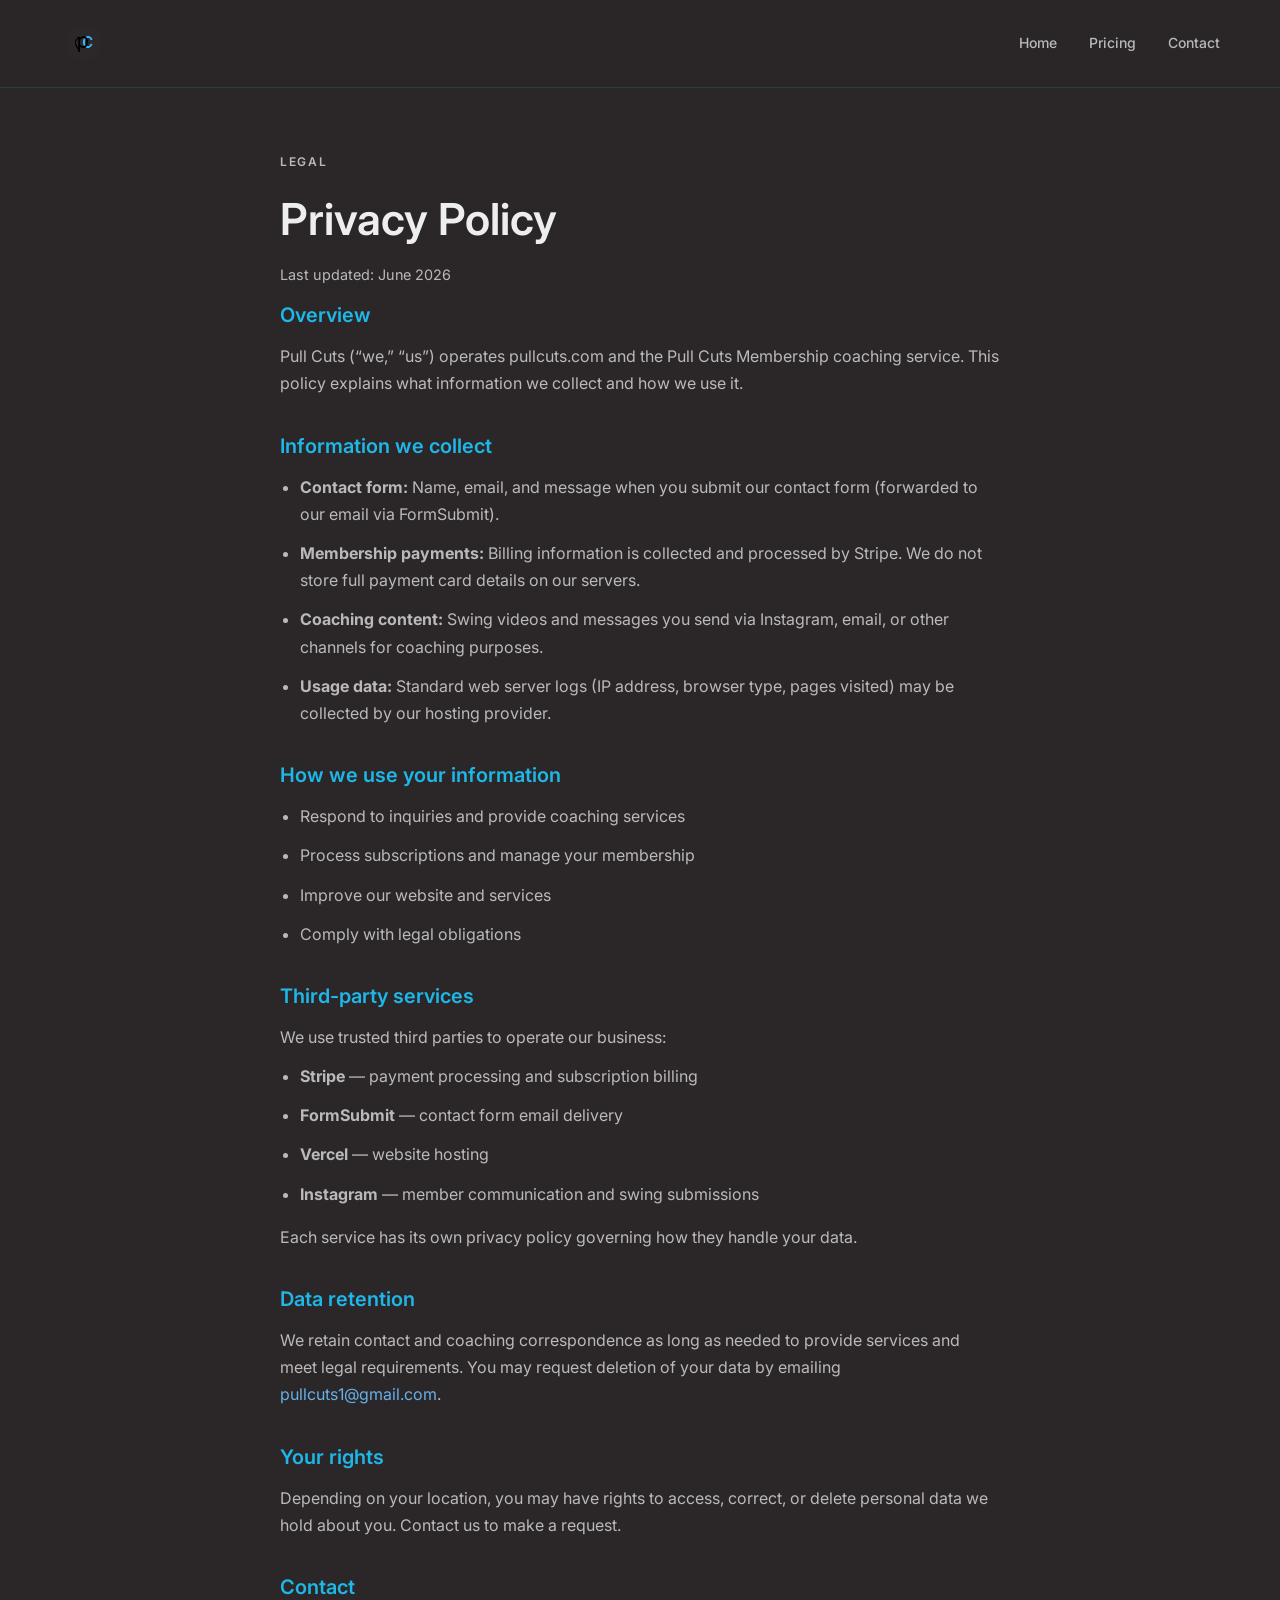
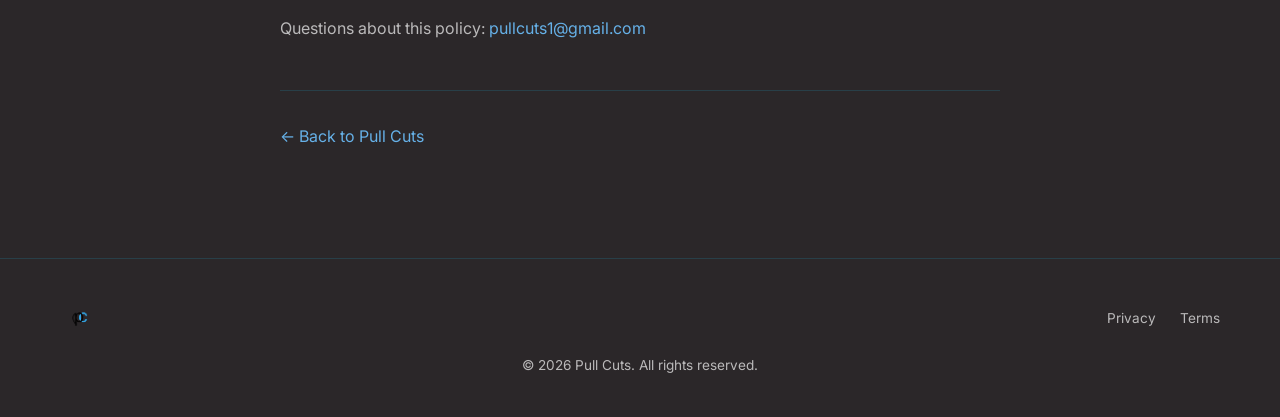
==== privacy.html @ 8ad73cc5 "Add FormSubmit contact form and Vercel config" ====
<!DOCTYPE html>
<html lang="en">
<head>
  <meta charset="UTF-8" />
  <meta name="viewport" content="width=device-width, initial-scale=1.0" />
  <meta name="description" content="Pull Cuts privacy policy — how we collect and use your information." />
  <title>Privacy Policy | Pull Cuts</title>
  <link rel="icon" href="assets/images/logo.png" type="image/png" />
  <link rel="preconnect" href="https://fonts.googleapis.com" />
  <link rel="preconnect" href="https://fonts.gstatic.com" crossorigin />
  <link href="https://fonts.googleapis.com/css2?family=Inter:wght@400;500;600;700&display=swap" rel="stylesheet" />
  <link rel="stylesheet" href="styles.css" />
</head>
<body>
  <header class="site-header">
    <div class="container header-inner">
      <a href="index.html" class="logo">
        <img src="assets/images/logo.png" alt="Pull Cuts" width="161" height="77" loading="lazy" decoding="async" />
      </a>
      <nav class="nav" aria-label="Main navigation">
        <a href="index.html">Home</a>
        <a href="index.html#pricing">Pricing</a>
        <a href="index.html#contact">Contact</a>
      </nav>
    </div>
  </header>

  <main class="legal-page">
    <div class="container legal-content">
      <p class="eyebrow">Legal</p>
      <h1>Privacy Policy</h1>
      <p class="legal-updated">Last updated: June 2026</p>

      <section>
        <h2>Overview</h2>
        <p>Pull Cuts (&ldquo;we,&rdquo; &ldquo;us&rdquo;) operates pullcuts.com and the Pull Cuts Membership coaching service. This policy explains what information we collect and how we use it.</p>
      </section>

      <section>
        <h2>Information we collect</h2>
        <ul>
          <li><strong>Contact form:</strong> Name, email, and message when you submit our contact form (forwarded to our email via FormSubmit).</li>
          <li><strong>Membership payments:</strong> Billing information is collected and processed by Stripe. We do not store full payment card details on our servers.</li>
          <li><strong>Coaching content:</strong> Swing videos and messages you send via Instagram, email, or other channels for coaching purposes.</li>
          <li><strong>Usage data:</strong> Standard web server logs (IP address, browser type, pages visited) may be collected by our hosting provider.</li>
        </ul>
      </section>

      <section>
        <h2>How we use your information</h2>
        <ul>
          <li>Respond to inquiries and provide coaching services</li>
          <li>Process subscriptions and manage your membership</li>
          <li>Improve our website and services</li>
          <li>Comply with legal obligations</li>
        </ul>
      </section>

      <section>
        <h2>Third-party services</h2>
        <p>We use trusted third parties to operate our business:</p>
        <ul>
          <li><strong>Stripe</strong> — payment processing and subscription billing</li>
          <li><strong>FormSubmit</strong> — contact form email delivery</li>
          <li><strong>Vercel</strong> — website hosting</li>
          <li><strong>Instagram</strong> — member communication and swing submissions</li>
        </ul>
        <p>Each service has its own privacy policy governing how they handle your data.</p>
      </section>

      <section>
        <h2>Data retention</h2>
        <p>We retain contact and coaching correspondence as long as needed to provide services and meet legal requirements. You may request deletion of your data by emailing <a href="mailto:pullcuts1@gmail.com">pullcuts1@gmail.com</a>.</p>
      </section>

      <section>
        <h2>Your rights</h2>
        <p>Depending on your location, you may have rights to access, correct, or delete personal data we hold about you. Contact us to make a request.</p>
      </section>

      <section>
        <h2>Contact</h2>
        <p>Questions about this policy: <a href="mailto:pullcuts1@gmail.com">pullcuts1@gmail.com</a></p>
      </section>

      <p class="legal-back"><a href="index.html">&larr; Back to Pull Cuts</a></p>
    </div>
  </main>

  <footer class="site-footer">
    <div class="container footer-inner">
      <a href="index.html" class="footer-brand">
        <img src="assets/images/logo.png" alt="Pull Cuts" width="120" height="57" loading="lazy" decoding="async" />
      </a>
      <nav class="footer-legal" aria-label="Legal">
        <a href="privacy.html">Privacy</a>
        <a href="terms.html">Terms</a>
      </nav>
      <p class="copyright">&copy; <span id="year"></span> Pull Cuts. All rights reserved.</p>
    </div>
  </footer>

  <script src="script.js"></script>
</body>
</html>
---- styles.css ----
:root {
  --bg-deep: #2b2729;
  --bg-card: #353033;
  --bg-elevated: #3d393c;
  --border: rgba(30, 183, 232, 0.16);
  --border-strong: rgba(30, 183, 232, 0.35);
  --cyan: #1eb7e8;
  --cyan-light: #66b1e8;
  --tan: #b89c82;
  --tan-light: #e6cbb3;
  --testimonial: #b1e3ac;
  --text: rgba(255, 255, 255, 0.92);
  --text-muted: rgba(255, 255, 255, 0.68);
  --white: #ffffff;
  --shadow: 0 24px 64px rgba(0, 0, 0, 0.35);
  --radius: 14px;
  --radius-lg: 22px;
  --font-display: "Inter", system-ui, sans-serif;
  --font-body: "Inter", system-ui, sans-serif;
  --max-width: 1160px;
  --header-height: 88px;
}

*,
*::before,
*::after {
  box-sizing: border-box;
  margin: 0;
  padding: 0;
}

html {
  scroll-behavior: smooth;
}

[id] {
  scroll-margin-top: calc(var(--header-height) + 1rem);
}

@media (prefers-reduced-motion: reduce) {
  html {
    scroll-behavior: auto;
  }

  *,
  *::before,
  *::after {
    animation-duration: 0.01ms !important;
    animation-iteration-count: 1 !important;
    transition-duration: 0.01ms !important;
  }

  .btn:hover {
    transform: none;
  }
}

body {
  font-family: var(--font-body);
  background: var(--bg-deep);
  color: var(--text);
  line-height: 1.6;
  -webkit-font-smoothing: antialiased;
}

img {
  max-width: 100%;
  display: block;
}

a {
  color: var(--cyan-light);
  text-decoration: none;
  transition: color 0.2s ease;
}

a:hover {
  color: var(--white);
}

.container {
  width: min(100% - 2.5rem, var(--max-width));
  margin-inline: auto;
}

.eyebrow {
  font-size: 0.75rem;
  font-weight: 600;
  letter-spacing: 0.14em;
  text-transform: uppercase;
  color: var(--cyan);
  margin-bottom: 0.75rem;
}

/* Buttons */

.btn {
  display: inline-flex;
  align-items: center;
  justify-content: center;
  gap: 0.5rem;
  padding: 0.9rem 1.75rem;
  border-radius: 999px;
  font-family: var(--font-body);
  font-size: 0.9rem;
  font-weight: 600;
  letter-spacing: 0.02em;
  border: 1px solid transparent;
  cursor: pointer;
  transition: transform 0.2s ease, background 0.2s ease, border-color 0.2s ease, box-shadow 0.2s ease;
}

.btn:hover {
  transform: translateY(-1px);
}

.btn-primary {
  background: linear-gradient(215deg, #65adf0 0%, var(--tan) 100%);
  color: #2b2729;
  box-shadow: 0 8px 28px rgba(101, 173, 240, 0.25);
}

.btn-primary:hover {
  color: #2b2729;
  box-shadow: 0 12px 36px rgba(101, 173, 240, 0.35);
}

.btn-ghost {
  background: transparent;
  color: var(--text);
  border-color: var(--border-strong);
}

.btn-ghost:hover {
  background: rgba(255, 255, 255, 0.04);
  color: var(--white);
}

.btn-sm {
  padding: 0.65rem 1.25rem;
  font-size: 0.85rem;
}

.btn-block {
  width: 100%;
}

/* Header */

.site-header {
  position: fixed;
  top: 0;
  left: 0;
  right: 0;
  z-index: 100;
  height: var(--header-height);
  background: rgba(43, 39, 41, 0.9);
  backdrop-filter: blur(16px);
  border-bottom: 1px solid var(--border);
}

.header-inner {
  display: flex;
  align-items: center;
  justify-content: space-between;
  height: 100%;
  gap: 1.5rem;
}

.logo {
  display: flex;
  align-items: center;
  flex-shrink: 0;
}

.logo img {
  height: 48px;
  width: auto;
  display: block;
}

.site-header .logo img {
  filter: drop-shadow(0 0 12px rgba(255, 255, 255, 0.15));
}

.nav {
  display: flex;
  gap: 2rem;
}

.nav a {
  color: var(--text-muted);
  font-size: 0.875rem;
  font-weight: 500;
}

.nav a:hover {
  color: var(--text);
}

.menu-toggle {
  display: none;
  flex-direction: column;
  gap: 6px;
  background: none;
  border: none;
  cursor: pointer;
  padding: 4px;
}

.menu-toggle span {
  display: block;
  width: 22px;
  height: 2px;
  background: var(--text);
  border-radius: 2px;
  transition: transform 0.2s ease, opacity 0.2s ease;
}

/* Hero */

.hero {
  position: relative;
  min-height: 100vh;
  display: flex;
  align-items: center;
  padding: calc(var(--header-height) + 4rem) 0 5rem;
  overflow: hidden;
}

.hero-bg {
  position: absolute;
  inset: 0;
  background:
    radial-gradient(ellipse 80% 60% at 70% 20%, rgba(30, 183, 232, 0.12) 0%, transparent 60%),
    radial-gradient(ellipse 50% 40% at 10% 80%, rgba(184, 156, 130, 0.1) 0%, transparent 50%),
    linear-gradient(180deg, rgba(43, 39, 41, 0.88) 0%, rgba(49, 45, 47, 0.82) 50%, rgba(43, 39, 41, 0.92) 100%),
    url("assets/images/hero-bg.jpg") center / cover no-repeat;
}

.hero-bg::after {
  content: "";
  position: absolute;
  inset: 0;
  background-image: url("data:image/svg+xml,%3Csvg viewBox='0 0 256 256' xmlns='http://www.w3.org/2000/svg'%3E%3Cfilter id='n'%3E%3CfeTurbulence type='fractalNoise' baseFrequency='0.85' numOctaves='4' stitchTiles='stitch'/%3E%3C/filter%3E%3Crect width='100%25' height='100%25' filter='url(%23n)' opacity='0.04'/%3E%3C/svg%3E");
  opacity: 0.5;
  pointer-events: none;
}

.hero-content {
  position: relative;
  max-width: 760px;
  margin-inline: auto;
  text-align: center;
}

.hero-logo {
  display: flex;
  justify-content: center;
  margin-bottom: 2rem;
}

.hero-logo img {
  height: clamp(64px, 12vw, 88px);
  width: auto;
}

.hero h1 {
  font-family: var(--font-display);
  font-size: clamp(2rem, 5vw, 3rem);
  font-weight: 700;
  line-height: 1.1;
  letter-spacing: 0.02em;
  color: var(--cyan);
  margin-bottom: 1.25rem;
}

.hero-subtitle {
  font-size: 0.9rem;
  font-weight: 600;
  letter-spacing: 0.12em;
  text-transform: uppercase;
  color: var(--text);
  margin-bottom: 2rem;
}

.hero-benefits {
  list-style: none;
  margin-bottom: 2.5rem;
  display: inline-block;
  text-align: left;
}

.hero-benefits li {
  position: relative;
  padding-left: 1rem;
  margin-bottom: 0.75rem;
  font-size: 0.82rem;
  font-weight: 500;
  letter-spacing: 0.08em;
  text-transform: uppercase;
  color: var(--text-muted);
}

.hero-benefits li::before {
  content: "-";
  position: absolute;
  left: 0;
  color: var(--text-muted);
}

.hero-actions {
  display: flex;
  flex-wrap: wrap;
  gap: 1rem;
  justify-content: center;
}

/* About */

.about {
  padding: 6rem 0;
  background: var(--bg-card);
  border-bottom: 1px solid var(--border);
}

.about-grid {
  display: grid;
  grid-template-columns: 1.2fr 1fr;
  gap: 3rem;
  align-items: center;
}

.about-content h2 {
  font-family: var(--font-display);
  font-size: clamp(1.75rem, 3.5vw, 2.5rem);
  font-weight: 600;
  margin-bottom: 1.25rem;
}

.about-desc {
  color: var(--text-muted);
  margin-bottom: 1rem;
  line-height: 1.7;
}

.about-media {
  min-height: 280px;
  border-radius: var(--radius-lg);
  border: 1px dashed var(--border-strong);
  background: var(--bg-elevated);
}

/* How it works */

.how-it-works {
  padding: 6rem 0;
}

.steps-grid {
  list-style: none;
  display: grid;
  grid-template-columns: repeat(3, 1fr);
  gap: 1.5rem;
}

.step-card {
  background: var(--bg-card);
  border: 1px solid var(--border);
  border-radius: var(--radius-lg);
  padding: 2rem;
}

.step-number {
  display: inline-flex;
  align-items: center;
  justify-content: center;
  width: 2.25rem;
  height: 2.25rem;
  border-radius: 50%;
  background: rgba(30, 183, 232, 0.15);
  color: var(--cyan);
  font-weight: 700;
  font-size: 0.9rem;
  margin-bottom: 1rem;
}

.step-card h3 {
  font-family: var(--font-display);
  font-size: 1.25rem;
  font-weight: 600;
  margin-bottom: 0.75rem;
}

.step-card p {
  color: var(--text-muted);
  font-size: 0.925rem;
  line-height: 1.6;
}

/* Section shared */

.section-header {
  text-align: center;
  margin-bottom: 3.5rem;
}

.section-header h2 {
  font-family: var(--font-display);
  font-size: clamp(2rem, 4vw, 2.75rem);
  font-weight: 600;
}

/* Testimonials */

.testimonials {
  padding: 6rem 0;
  background: var(--bg-card);
  border-block: 1px solid var(--border);
}

.testimonial-grid {
  display: grid;
  grid-template-columns: 1.4fr 1fr 1fr;
  gap: 1.5rem;
  align-items: start;
}

.testimonial-card {
  background: var(--bg-elevated);
  border: 1px solid var(--border);
  border-radius: var(--radius-lg);
  padding: 2rem;
  height: 100%;
}

.testimonial-card.featured {
  border-color: var(--border-strong);
  background: linear-gradient(160deg, rgba(30, 183, 232, 0.08) 0%, var(--bg-elevated) 50%);
}

.testimonial-card .quote {
  font-size: 0.82rem;
  line-height: 1.75;
  letter-spacing: 0.06em;
  text-transform: uppercase;
  color: rgba(177, 227, 172, 0.86);
  margin-bottom: 1.5rem;
}

.testimonial-card.featured .quote {
  font-size: 0.85rem;
}

.testimonial-card cite {
  font-style: normal;
  font-weight: 600;
  color: var(--text);
  display: block;
}

.testimonial-card .role {
  display: block;
  font-size: 0.8rem;
  color: var(--cyan-light);
  margin-top: 0.25rem;
  font-weight: 500;
}

/* Philosophy */

.philosophy {
  padding: 5rem 0;
}

.philosophy-inner {
  text-align: center;
  max-width: 800px;
}

.philosophy-quote {
  font-family: var(--font-display);
  font-size: clamp(1.5rem, 3.5vw, 2.25rem);
  font-weight: 700;
  line-height: 1.35;
  letter-spacing: 0.02em;
  color: var(--cyan);
}

/* Pricing */

.pricing {
  padding: 6rem 0;
  background: var(--bg-card);
  border-top: 1px solid var(--border);
}

.pricing-grid {
  display: grid;
  grid-template-columns: repeat(2, 1fr);
  gap: 2rem;
  align-items: start;
}

.pricing-card {
  position: relative;
  background: var(--bg-elevated);
  border: 1px solid var(--border);
  border-radius: var(--radius-lg);
  padding: 2.5rem;
  box-shadow: var(--shadow);
}

.pricing-card.featured {
  border-color: var(--border-strong);
  background: linear-gradient(180deg, rgba(30, 183, 232, 0.1) 0%, var(--bg-elevated) 40%);
}

.pricing-card .badge {
  position: absolute;
  top: -12px;
  left: 50%;
  transform: translateX(-50%);
  background: var(--cyan);
  color: var(--white);
  font-size: 0.7rem;
  font-weight: 600;
  letter-spacing: 0.08em;
  text-transform: uppercase;
  padding: 0.4rem 1rem;
  border-radius: 999px;
  white-space: nowrap;
}

.pricing-header {
  margin-bottom: 2rem;
  padding-bottom: 2rem;
  border-bottom: 1px solid var(--border);
}

.pricing-header h3 {
  font-family: var(--font-display);
  font-size: 1.75rem;
  font-weight: 600;
  margin-bottom: 1rem;
}

.price {
  display: flex;
  align-items: baseline;
  gap: 0.25rem;
}

.price .amount {
  font-family: var(--font-display);
  font-size: 3rem;
  font-weight: 700;
  color: var(--cyan);
  line-height: 1;
}

.price .period {
  font-size: 1rem;
  color: var(--text-muted);
}

.slots {
  margin-top: 0.75rem;
  font-size: 0.85rem;
  color: var(--tan-light);
  font-weight: 500;
}

.pricing-features {
  list-style: none;
  margin-bottom: 2rem;
}

.pricing-features li {
  position: relative;
  padding-left: 1.5rem;
  margin-bottom: 0.85rem;
  font-size: 0.925rem;
  color: var(--text-muted);
  line-height: 1.55;
}

.pricing-features li::before {
  content: "✓";
  position: absolute;
  left: 0;
  color: var(--cyan);
  font-weight: 700;
  font-size: 0.85rem;
}

/* FAQ */

.faq {
  padding: 6rem 0;
  background: var(--bg-card);
  border-top: 1px solid var(--border);
}

.faq-list {
  max-width: 760px;
  margin-inline: auto;
  display: flex;
  flex-direction: column;
  gap: 1rem;
}

.faq-item {
  background: var(--bg-elevated);
  border: 1px solid var(--border);
  border-radius: var(--radius);
  padding: 0 1.25rem;
}

.faq-item summary {
  cursor: pointer;
  font-weight: 600;
  padding: 1.25rem 0;
  list-style: none;
  display: flex;
  align-items: center;
  justify-content: space-between;
  gap: 1rem;
}

.faq-item summary::-webkit-details-marker {
  display: none;
}

.faq-item summary::after {
  content: "+";
  color: var(--cyan);
  font-size: 1.25rem;
  font-weight: 400;
  flex-shrink: 0;
}

.faq-item[open] summary::after {
  content: "−";
}

.faq-item p {
  color: var(--text-muted);
  padding-bottom: 1.25rem;
  line-height: 1.65;
  font-size: 0.925rem;
}

/* Contact */

.contact {
  padding: 6rem 0;
}

.contact-grid {
  display: grid;
  grid-template-columns: 1fr 1fr;
  gap: 4rem;
  align-items: start;
}

.contact-info h2 {
  font-family: var(--font-display);
  font-size: clamp(2rem, 3.5vw, 2.5rem);
  font-weight: 600;
  margin-bottom: 1.25rem;
}

.contact-desc {
  color: var(--text-muted);
  margin-bottom: 2rem;
  line-height: 1.7;
}

.contact-desc a {
  color: var(--cyan-light);
  text-decoration: underline;
  text-underline-offset: 3px;
}

.manage-link {
  display: inline-flex;
  align-items: center;
  font-weight: 600;
  font-size: 0.9rem;
  color: var(--text);
  border-bottom: 1px solid var(--border-strong);
  padding-bottom: 2px;
}

.manage-link:hover {
  color: var(--cyan-light);
  border-color: var(--cyan);
}

.contact-form {
  background: var(--bg-card);
  border: 1px solid var(--border);
  border-radius: var(--radius-lg);
  padding: 2rem;
}

.form-group {
  margin-bottom: 1.25rem;
}

.form-group label {
  display: block;
  font-size: 0.8rem;
  font-weight: 600;
  letter-spacing: 0.04em;
  text-transform: uppercase;
  color: var(--text-muted);
  margin-bottom: 0.5rem;
}

.form-group input,
.form-group textarea {
  width: 100%;
  padding: 0.85rem 1rem;
  background: var(--bg-elevated);
  border: 1px solid var(--border);
  border-radius: var(--radius);
  color: var(--text);
  font-family: var(--font-body);
  font-size: 0.95rem;
  transition: border-color 0.2s ease, box-shadow 0.2s ease;
}

.form-group input:focus,
.form-group textarea:focus {
  outline: none;
  border-color: var(--cyan);
  box-shadow: 0 0 0 3px rgba(30, 183, 232, 0.15);
}

.form-group textarea {
  resize: vertical;
  min-height: 120px;
}

.form-status {
  margin-top: 1rem;
  font-size: 0.875rem;
  text-align: center;
  min-height: 1.25rem;
}

.form-status.success {
  color: #6ecf9a;
}

.form-status.error {
  color: #e88b8b;
}

.form-honeypot {
  position: absolute;
  left: -9999px;
  width: 1px;
  height: 1px;
  overflow: hidden;
}

/* Legal pages */

.legal-page {
  padding: calc(var(--header-height) + 4rem) 0 6rem;
}

.legal-content {
  max-width: 720px;
}

.legal-content h1 {
  font-family: var(--font-display);
  font-size: clamp(2rem, 4vw, 2.75rem);
  font-weight: 600;
  margin-bottom: 0.5rem;
}

.legal-updated {
  color: var(--text-muted);
  font-size: 0.9rem;
  margin-bottom: 2.5rem;
}

.legal-content section {
  margin-bottom: 2rem;
}

.legal-content h2 {
  font-size: 1.25rem;
  font-weight: 600;
  margin-bottom: 0.75rem;
  color: var(--cyan);
}

.legal-content p,
.legal-content li {
  color: var(--text-muted);
  line-height: 1.7;
  margin-bottom: 0.75rem;
}

.legal-content ul {
  padding-left: 1.25rem;
  margin-bottom: 1rem;
}

.legal-back {
  margin-top: 3rem;
  padding-top: 2rem;
  border-top: 1px solid var(--border);
}

/* Footer */

.site-footer {
  padding: 2.5rem 0;
  border-top: 1px solid var(--border);
  background: var(--bg-deep);
}

.footer-inner {
  display: grid;
  grid-template-columns: auto 1fr auto;
  grid-template-areas:
    "brand social legal"
    "copyright copyright copyright";
  align-items: center;
  gap: 1rem 2rem;
}

.footer-brand {
  grid-area: brand;
  display: flex;
  align-items: center;
}

.footer-brand img {
  height: 40px;
  width: auto;
  opacity: 0.9;
}

.footer-social {
  grid-area: social;
  list-style: none;
  display: flex;
  justify-content: center;
  gap: 0.75rem;
}

.footer-social a {
  display: inline-flex;
  align-items: center;
  justify-content: center;
  width: 2.5rem;
  height: 2.5rem;
  border-radius: 50%;
  border: 1px solid var(--border);
  color: var(--text-muted);
  transition: border-color 0.2s ease, color 0.2s ease;
}

.footer-social a:hover {
  border-color: var(--cyan);
  color: var(--white);
}

.footer-legal {
  grid-area: legal;
  display: flex;
  justify-content: flex-end;
  gap: 1.5rem;
}

.footer-legal a {
  font-size: 0.85rem;
  color: var(--text-muted);
}

.copyright {
  grid-area: copyright;
  text-align: center;
  font-size: 0.85rem;
  color: var(--text-muted);
}

/* Mobile nav */

@media (max-width: 900px) {
  .about-grid,
  .steps-grid {
    grid-template-columns: 1fr;
  }

  .about-media {
    min-height: 200px;
  }

  .testimonial-grid {
    grid-template-columns: 1fr;
  }

  .pricing-grid,
  .contact-grid {
    grid-template-columns: 1fr;
    gap: 2.5rem;
  }

  .contact-grid {
    gap: 2.5rem;
  }
}

@media (max-width: 768px) {
  .nav {
    display: none;
    position: absolute;
    top: var(--header-height);
    left: 0;
    right: 0;
    flex-direction: column;
    gap: 0;
    background: rgba(43, 39, 41, 0.97);
    border-bottom: 1px solid var(--border);
    padding: 1rem 0;
  }

  .nav.open {
    display: flex;
  }

  .nav a {
    padding: 0.85rem 1.25rem;
    border-bottom: 1px solid var(--border);
  }

  .header-cta {
    display: none;
  }

  .menu-toggle {
    display: flex;
  }

  .menu-toggle[aria-expanded="true"] span:first-child {
    transform: translateY(4px) rotate(45deg);
  }

  .menu-toggle[aria-expanded="true"] span:last-child {
    transform: translateY(-4px) rotate(-45deg);
  }

  .footer-inner {
    grid-template-columns: 1fr;
    grid-template-areas:
      "brand"
      "social"
      "legal"
      "copyright";
    text-align: center;
  }

  .footer-brand,
  .footer-social,
  .footer-legal {
    justify-content: center;
  }
}
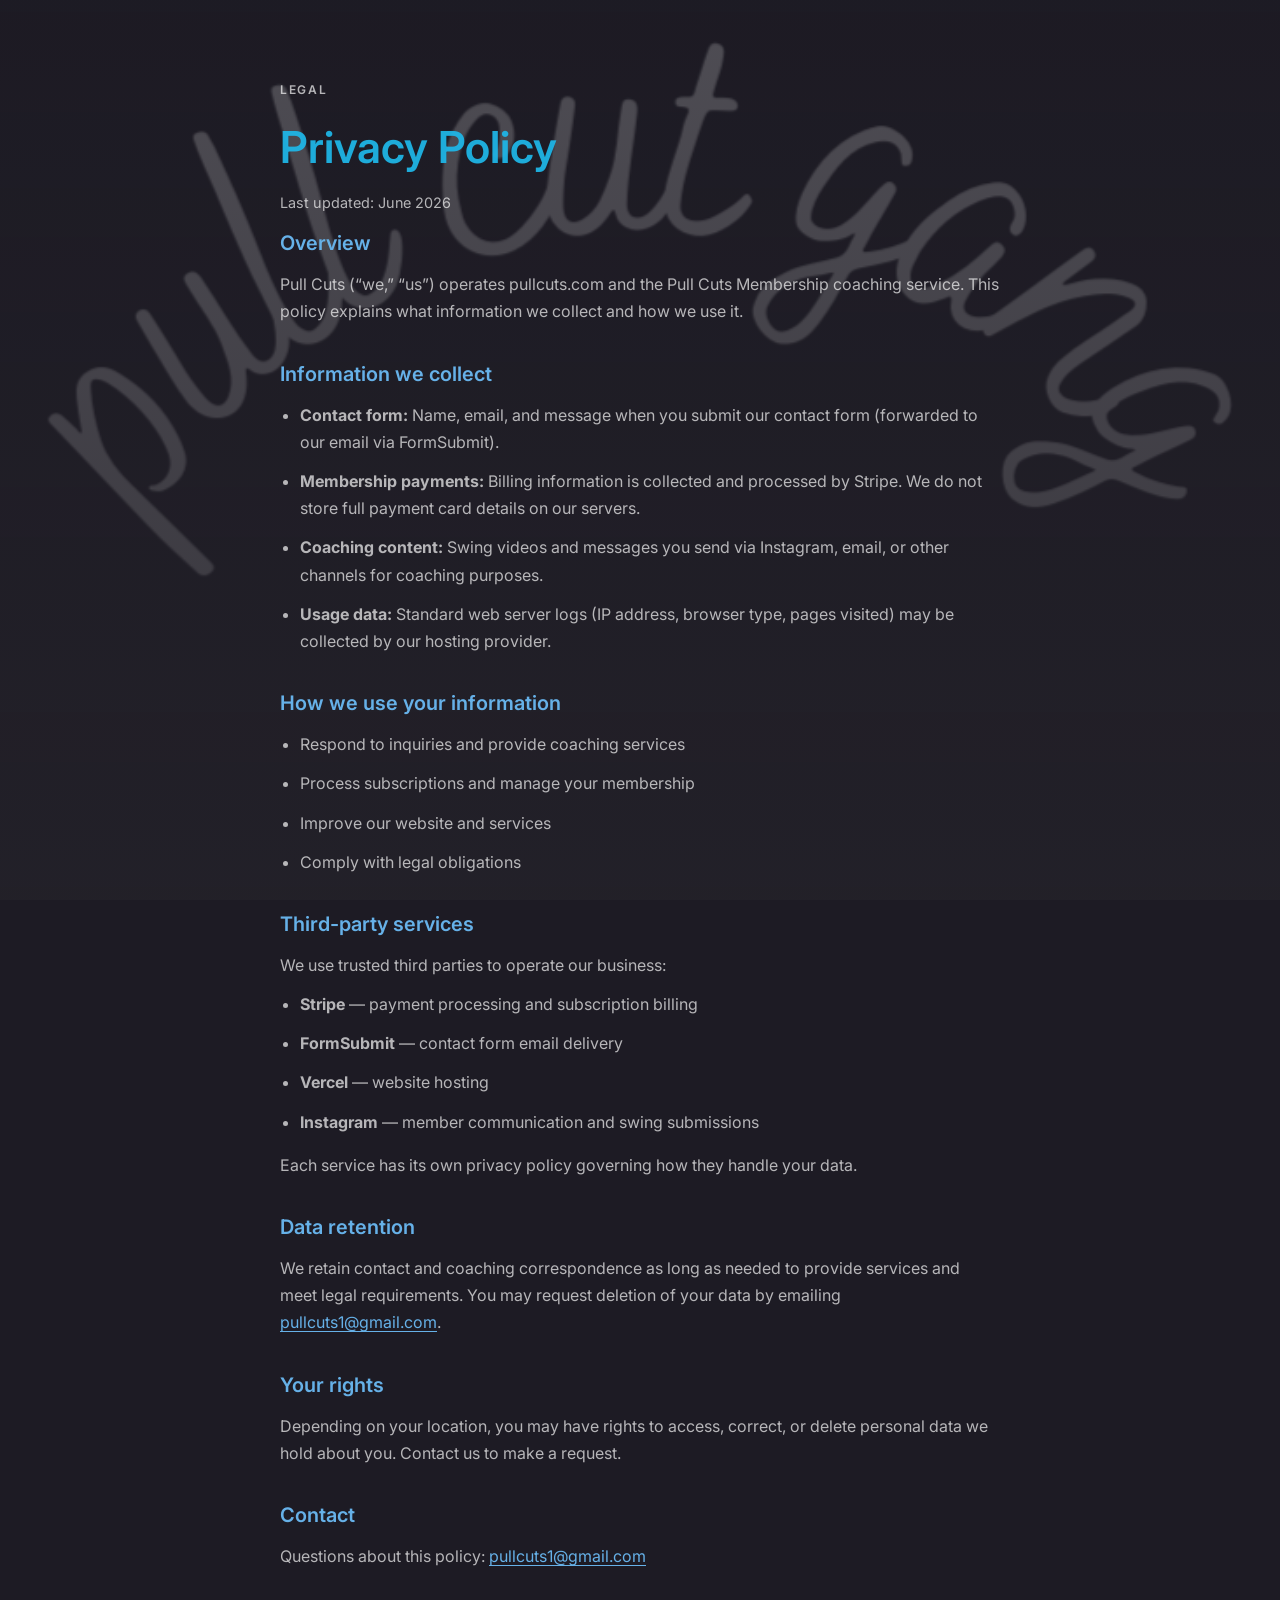
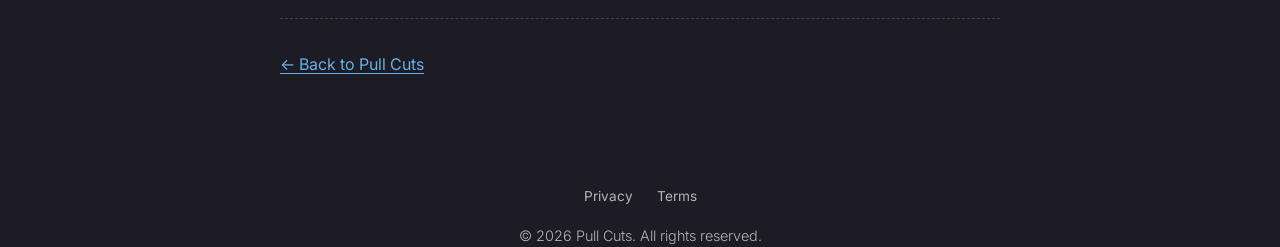
==== commit 82475fb2: "Restore Carrd-style visual design with full golf background and centered layout Co-authored-by: Curs" ====
--- a/privacy.html
+++ b/privacy.html
@@ -12,19 +12,7 @@
   <link rel="stylesheet" href="styles.css" />
 </head>
 <body>
-  <header class="site-header">
-    <div class="container header-inner">
-      <a href="index.html" class="logo">
-        <img src="assets/images/logo.png" alt="Pull Cuts" width="161" height="77" loading="lazy" decoding="async" />
-      </a>
-      <nav class="nav" aria-label="Main navigation">
-        <a href="index.html">Home</a>
-        <a href="index.html#pricing">Pricing</a>
-        <a href="index.html#contact">Contact</a>
-      </nav>
-    </div>
-  </header>
-
+  <div class="page-bg" aria-hidden="true"></div>
   <main class="legal-page">
     <div class="container legal-content">
       <p class="eyebrow">Legal</p>
@@ -87,17 +75,12 @@
     </div>
   </main>
 
-  <footer class="site-footer">
-    <div class="container footer-inner">
-      <a href="index.html" class="footer-brand">
-        <img src="assets/images/logo.png" alt="Pull Cuts" width="120" height="57" loading="lazy" decoding="async" />
-      </a>
-      <nav class="footer-legal" aria-label="Legal">
-        <a href="privacy.html">Privacy</a>
-        <a href="terms.html">Terms</a>
-      </nav>
-      <p class="copyright">&copy; <span id="year"></span> Pull Cuts. All rights reserved.</p>
-    </div>
+  <footer class="page-footer">
+    <nav class="footer-legal" aria-label="Legal">
+      <a href="privacy.html">Privacy</a>
+      <a href="terms.html">Terms</a>
+    </nav>
+    <p class="copyright">&copy; <span id="year"></span> Pull Cuts. All rights reserved.</p>
   </footer>
 
   <script src="script.js"></script>
--- a/styles.css
+++ b/styles.css
@@ -1,24 +1,19 @@
 :root {
-  --bg-deep: #2b2729;
-  --bg-card: #353033;
-  --bg-elevated: #3d393c;
-  --border: rgba(30, 183, 232, 0.16);
-  --border-strong: rgba(30, 183, 232, 0.35);
   --cyan: #1eb7e8;
-  --cyan-light: #66b1e8;
+  --cyan-bright: rgba(30, 183, 232, 0.93);
+  --sky: #66b1e8;
   --tan: #b89c82;
   --tan-light: #e6cbb3;
-  --testimonial: #b1e3ac;
+  --gold: rgba(240, 218, 141, 0.77);
+  --testimonial: rgba(177, 227, 172, 0.86);
   --text: rgba(255, 255, 255, 0.92);
+  --text-soft: rgba(255, 255, 255, 0.77);
   --text-muted: rgba(255, 255, 255, 0.68);
-  --white: #ffffff;
-  --shadow: 0 24px 64px rgba(0, 0, 0, 0.35);
-  --radius: 14px;
-  --radius-lg: 22px;
-  --font-display: "Inter", system-ui, sans-serif;
+  --charcoal: #2b2729;
+  --btn-text: #5c4c3e;
+  --max-width: 40rem;
   --font-body: "Inter", system-ui, sans-serif;
-  --max-width: 1160px;
-  --header-height: 88px;
+  --font-display: "Instrument Sans", "Inter", system-ui, sans-serif;
 }
 
 *,
@@ -34,7 +29,7 @@
 }
 
 [id] {
-  scroll-margin-top: calc(var(--header-height) + 1rem);
+  scroll-margin-top: 2rem;
 }
 
 @media (prefers-reduced-motion: reduce) {
@@ -45,8 +40,6 @@
   *,
   *::before,
   *::after {
-    animation-duration: 0.01ms !important;
-    animation-iteration-count: 1 !important;
     transition-duration: 0.01ms !important;
   }
 
@@ -57,10 +50,12 @@
 
 body {
   font-family: var(--font-body);
-  background: var(--bg-deep);
   color: var(--text);
   line-height: 1.6;
+  min-height: 100vh;
+  overflow-x: hidden;
   -webkit-font-smoothing: antialiased;
+  background: #1d1b24;
 }
 
 img {
@@ -69,18 +64,456 @@
 }
 
 a {
-  color: var(--cyan-light);
+  color: var(--sky);
+  text-decoration: underline;
+  text-underline-offset: 3px;
+  transition: color 0.2s ease;
+}
+
+a:hover {
+  color: #fff;
+}
+
+.page-bg {
+  position: fixed;
+  inset: 0;
+  z-index: 0;
+  background:
+    linear-gradient(360deg, rgba(35, 33, 41, 0.92) 0%, rgba(29, 27, 36, 0.78) 100%),
+    url("assets/images/bg.png") center / cover no-repeat;
+  pointer-events: none;
+}
+
+.site-main {
+  position: relative;
+  z-index: 1;
+  display: flex;
+  justify-content: center;
+  padding: 3.5rem 1.5rem 5rem;
+}
+
+.inner {
+  width: min(100%, var(--max-width));
+}
+
+.block {
+  margin-top: 2.25rem;
+}
+
+.block:first-of-type {
+  margin-top: 0;
+}
+
+.page-header {
+  display: flex;
+  flex-direction: column;
+  align-items: center;
+  gap: 2.25rem;
+  margin-bottom: 2.25rem;
+}
+
+.logo img {
+  height: clamp(4.5rem, 14vw, 5.5rem);
+  width: auto;
+  margin-inline: auto;
+}
+
+.divider {
+  border: 0;
+  border-top: 1px dashed rgba(255, 255, 255, 0.17);
+  margin: 2.5rem 0;
+}
+
+/* Typography */
+
+.display-title {
+  font-family: var(--font-body);
+  font-size: clamp(2.25rem, 7vw, 3rem);
+  font-weight: 600;
+  line-height: 1.15;
+  letter-spacing: -0.02em;
+  text-align: center;
+  color: var(--cyan-bright);
+  margin-bottom: 2rem;
+}
+
+.lead-upper,
+.benefits-list li {
+  font-family: var(--font-display);
+  font-size: clamp(1rem, 2.8vw, 1.375rem);
+  font-weight: 700;
+  line-height: 1.35;
+  letter-spacing: 0.14em;
+  text-transform: uppercase;
+  color: rgba(255, 255, 255, 0.86);
+}
+
+.lead-upper {
+  text-align: center;
+  margin-bottom: 1.5rem;
+}
+
+.benefits-list {
+  list-style: none;
+  margin-bottom: 2.75rem;
+}
+
+.benefits-list li {
+  margin-bottom: 0.5rem;
+}
+
+.benefits-list li::before {
+  content: "- ";
+}
+
+.philosophy-title,
+.section-title {
+  font-family: var(--font-body);
+  font-size: clamp(1.65rem, 4.5vw, 2.125rem);
+  font-weight: 400;
+  line-height: 1.35;
+  text-align: center;
+  color: var(--sky);
+}
+
+.section-title {
+  margin-bottom: 1.25rem;
+}
+
+.body-text {
+  font-size: 1.125rem;
+  line-height: 1.75;
+  font-weight: 500;
+  color: var(--text-soft);
+  margin-bottom: 2rem;
+}
+
+/* Testimonials */
+
+.testimonial-stack {
+  display: flex;
+  flex-direction: column;
+  gap: 2rem;
+}
+
+.testimonial-text {
+  font-family: var(--font-display);
+  font-size: clamp(0.95rem, 2.5vw, 1.125rem);
+  font-weight: 700;
+  line-height: 1.35;
+  letter-spacing: 0.12em;
+  text-transform: uppercase;
+  color: var(--testimonial);
+}
+
+/* Pricing */
+
+.tier {
+  text-align: left;
+  margin-bottom: 2.75rem;
+}
+
+.tier-label {
+  font-family: var(--font-display);
+  font-size: 1.125rem;
+  font-weight: 700;
+  letter-spacing: 0.12em;
+  text-transform: uppercase;
+  color: var(--gold);
+  margin-bottom: 0.75rem;
+}
+
+.tier-copy {
+  font-size: 1.125rem;
+  line-height: 1.75;
+  font-weight: 500;
+  color: var(--text-soft);
+  margin-bottom: 2rem;
+}
+
+.tier-copy-gold {
+  color: var(--gold);
+  font-weight: 700;
+}
+
+.tier-price {
+  font-size: 1.25rem;
+}
+
+/* Buttons */
+
+.cta-row {
+  display: flex;
+  justify-content: center;
+}
+
+.btn {
+  display: inline-flex;
+  align-items: center;
+  justify-content: center;
+  gap: 0.5rem;
+  border-radius: 1.75rem;
+  font-family: var(--font-body);
+  font-weight: 900;
+  letter-spacing: 0.05em;
+  text-transform: uppercase;
   text-decoration: none;
-  transition: color 0.2s ease;
-}
-
-a:hover {
-  color: var(--white);
-}
-
-.container {
-  width: min(100% - 2.5rem, var(--max-width));
+  border: 2px solid transparent;
+  cursor: pointer;
+  transition: transform 0.25s ease, background 0.25s ease, border-color 0.25s ease;
+}
+
+.btn:hover {
+  transform: scale(0.975);
+  color: var(--btn-text);
+}
+
+.btn-primary {
+  background: linear-gradient(215deg, var(--tan-light) 0%, #65adf0 100%);
+  color: var(--btn-text);
+  box-shadow: 0 12px 40px rgba(101, 173, 240, 0.22);
+}
+
+.btn-lg {
+  min-width: 14rem;
+  min-height: 4.25rem;
+  padding: 0 2rem;
+  font-size: 1rem;
+}
+
+.btn-block {
+  width: 100%;
+}
+
+.btn-outline {
+  background: transparent;
+  color: #fff;
+  border-color: rgba(255, 255, 255, 0.17);
+  font-weight: 400;
+  letter-spacing: 0.12em;
+  font-size: 0.875rem;
+  min-height: 3rem;
+  padding: 0 1.5rem;
+  border-radius: 999px;
+}
+
+.btn-outline:hover {
+  border-color: #fff;
+  color: #fff;
+}
+
+.btn-shop {
+  align-self: center;
+}
+
+.btn-manage {
+  margin-top: 2rem;
+}
+
+/* FAQ */
+
+.faq-block {
+  opacity: 0.9;
+}
+
+.faq-item {
+  border-top: 1px dashed rgba(255, 255, 255, 0.12);
+  padding: 1rem 0;
+}
+
+.faq-item summary {
+  cursor: pointer;
+  font-weight: 600;
+  color: var(--text-soft);
+  list-style: none;
+}
+
+.faq-item summary::-webkit-details-marker {
+  display: none;
+}
+
+.faq-item p {
+  margin-top: 0.75rem;
+  color: var(--text-muted);
+  font-size: 0.95rem;
+  line-height: 1.6;
+}
+
+/* Form */
+
+.contact-form {
+  margin-top: 1rem;
+}
+
+.form-group {
+  margin-bottom: 1.25rem;
+}
+
+.form-group label {
+  display: block;
+  font-size: 0.875rem;
+  font-weight: 400;
+  letter-spacing: 0.12em;
+  text-transform: uppercase;
+  color: #fff;
+  margin-bottom: 0.5rem;
+}
+
+.form-group input,
+.form-group textarea {
+  width: 100%;
+  padding: 0.9rem 1.1rem;
+  background: transparent;
+  border: 2px solid rgba(255, 255, 255, 0.17);
+  border-radius: 1.5rem;
+  color: var(--text-soft);
+  font-family: var(--font-body);
+  font-size: 1rem;
+  font-weight: 300;
+  transition: border-color 0.2s ease, box-shadow 0.2s ease;
+}
+
+.form-group input:focus,
+.form-group textarea:focus {
+  outline: none;
+  border-color: #fff;
+  box-shadow: 0 0 0 1px #fff;
+}
+
+.form-group textarea {
+  resize: vertical;
+  min-height: 10rem;
+  line-height: 1.75;
+}
+
+.form-status {
+  margin-top: 1rem;
+  font-size: 0.875rem;
+  text-align: center;
+  min-height: 1.25rem;
+}
+
+.form-status.success {
+  color: #6ecf9a;
+}
+
+.form-status.error {
+  color: #e88b8b;
+}
+
+.form-honeypot {
+  position: absolute;
+  left: -9999px;
+  width: 1px;
+  height: 1px;
+  overflow: hidden;
+}
+
+/* Social + footer */
+
+.social-row {
+  list-style: none;
+  display: flex;
+  justify-content: center;
+  gap: 1rem;
+  margin-top: 2.5rem;
+}
+
+.social-row a {
+  display: inline-flex;
+  align-items: center;
+  justify-content: center;
+  width: 2.5rem;
+  height: 2.5rem;
+  border: 2px solid rgba(255, 255, 255, 0.17);
+  border-radius: 50%;
+  color: #fff;
+  text-decoration: none;
+  transition: transform 0.25s ease, border-color 0.25s ease;
+}
+
+.social-row a:hover {
+  transform: scale(0.94);
+  border-color: #fff;
+  color: #fff;
+}
+
+.page-footer {
+  text-align: center;
+}
+
+.footer-legal {
+  display: flex;
+  justify-content: center;
+  gap: 1.5rem;
+  margin-bottom: 1rem;
+}
+
+.footer-legal a {
+  font-size: 0.85rem;
+  color: var(--text-muted);
+  text-decoration: none;
+}
+
+.copyright {
+  font-size: 0.9rem;
+  font-weight: 300;
+  color: var(--text-muted);
+}
+
+/* Legal pages */
+
+.legal-page {
+  position: relative;
+  z-index: 1;
+  padding: 5rem 1.5rem 6rem;
+}
+
+.legal-content {
+  max-width: 720px;
   margin-inline: auto;
+}
+
+.legal-content h1 {
+  font-size: clamp(2rem, 4vw, 2.75rem);
+  font-weight: 600;
+  margin-bottom: 0.5rem;
+  color: var(--cyan-bright);
+}
+
+.legal-updated {
+  color: var(--text-muted);
+  font-size: 0.9rem;
+  margin-bottom: 2.5rem;
+}
+
+.legal-content section {
+  margin-bottom: 2rem;
+}
+
+.legal-content h2 {
+  font-size: 1.25rem;
+  font-weight: 600;
+  margin-bottom: 0.75rem;
+  color: var(--sky);
+}
+
+.legal-content p,
+.legal-content li {
+  color: var(--text-muted);
+  line-height: 1.7;
+  margin-bottom: 0.75rem;
+}
+
+.legal-content ul {
+  padding-left: 1.25rem;
+  margin-bottom: 1rem;
+}
+
+.legal-back {
+  margin-top: 3rem;
+  padding-top: 2rem;
+  border-top: 1px dashed rgba(255, 255, 255, 0.17);
 }
 
 .eyebrow {
@@ -92,886 +525,13 @@
   margin-bottom: 0.75rem;
 }
 
-/* Buttons */
-
-.btn {
-  display: inline-flex;
-  align-items: center;
-  justify-content: center;
-  gap: 0.5rem;
-  padding: 0.9rem 1.75rem;
-  border-radius: 999px;
-  font-family: var(--font-body);
-  font-size: 0.9rem;
-  font-weight: 600;
-  letter-spacing: 0.02em;
-  border: 1px solid transparent;
-  cursor: pointer;
-  transition: transform 0.2s ease, background 0.2s ease, border-color 0.2s ease, box-shadow 0.2s ease;
-}
-
-.btn:hover {
-  transform: translateY(-1px);
-}
-
-.btn-primary {
-  background: linear-gradient(215deg, #65adf0 0%, var(--tan) 100%);
-  color: #2b2729;
-  box-shadow: 0 8px 28px rgba(101, 173, 240, 0.25);
-}
-
-.btn-primary:hover {
-  color: #2b2729;
-  box-shadow: 0 12px 36px rgba(101, 173, 240, 0.35);
-}
-
-.btn-ghost {
-  background: transparent;
-  color: var(--text);
-  border-color: var(--border-strong);
-}
-
-.btn-ghost:hover {
-  background: rgba(255, 255, 255, 0.04);
-  color: var(--white);
-}
-
-.btn-sm {
-  padding: 0.65rem 1.25rem;
-  font-size: 0.85rem;
-}
-
-.btn-block {
-  width: 100%;
-}
-
-/* Header */
-
-.site-header {
-  position: fixed;
-  top: 0;
-  left: 0;
-  right: 0;
-  z-index: 100;
-  height: var(--header-height);
-  background: rgba(43, 39, 41, 0.9);
-  backdrop-filter: blur(16px);
-  border-bottom: 1px solid var(--border);
-}
-
-.header-inner {
-  display: flex;
-  align-items: center;
-  justify-content: space-between;
-  height: 100%;
-  gap: 1.5rem;
-}
-
-.logo {
-  display: flex;
-  align-items: center;
-  flex-shrink: 0;
-}
-
-.logo img {
-  height: 48px;
-  width: auto;
-  display: block;
-}
-
-.site-header .logo img {
-  filter: drop-shadow(0 0 12px rgba(255, 255, 255, 0.15));
-}
-
-.nav {
-  display: flex;
-  gap: 2rem;
-}
-
-.nav a {
-  color: var(--text-muted);
-  font-size: 0.875rem;
-  font-weight: 500;
-}
-
-.nav a:hover {
-  color: var(--text);
-}
-
-.menu-toggle {
-  display: none;
-  flex-direction: column;
-  gap: 6px;
-  background: none;
-  border: none;
-  cursor: pointer;
-  padding: 4px;
-}
-
-.menu-toggle span {
-  display: block;
-  width: 22px;
-  height: 2px;
-  background: var(--text);
-  border-radius: 2px;
-  transition: transform 0.2s ease, opacity 0.2s ease;
-}
-
-/* Hero */
-
-.hero {
-  position: relative;
-  min-height: 100vh;
-  display: flex;
-  align-items: center;
-  padding: calc(var(--header-height) + 4rem) 0 5rem;
-  overflow: hidden;
-}
-
-.hero-bg {
-  position: absolute;
-  inset: 0;
-  background:
-    radial-gradient(ellipse 80% 60% at 70% 20%, rgba(30, 183, 232, 0.12) 0%, transparent 60%),
-    radial-gradient(ellipse 50% 40% at 10% 80%, rgba(184, 156, 130, 0.1) 0%, transparent 50%),
-    linear-gradient(180deg, rgba(43, 39, 41, 0.88) 0%, rgba(49, 45, 47, 0.82) 50%, rgba(43, 39, 41, 0.92) 100%),
-    url("assets/images/hero-bg.jpg") center / cover no-repeat;
-}
-
-.hero-bg::after {
-  content: "";
-  position: absolute;
-  inset: 0;
-  background-image: url("data:image/svg+xml,%3Csvg viewBox='0 0 256 256' xmlns='http://www.w3.org/2000/svg'%3E%3Cfilter id='n'%3E%3CfeTurbulence type='fractalNoise' baseFrequency='0.85' numOctaves='4' stitchTiles='stitch'/%3E%3C/filter%3E%3Crect width='100%25' height='100%25' filter='url(%23n)' opacity='0.04'/%3E%3C/svg%3E");
-  opacity: 0.5;
-  pointer-events: none;
-}
-
-.hero-content {
-  position: relative;
-  max-width: 760px;
-  margin-inline: auto;
-  text-align: center;
-}
-
-.hero-logo {
-  display: flex;
-  justify-content: center;
-  margin-bottom: 2rem;
-}
-
-.hero-logo img {
-  height: clamp(64px, 12vw, 88px);
-  width: auto;
-}
-
-.hero h1 {
-  font-family: var(--font-display);
-  font-size: clamp(2rem, 5vw, 3rem);
-  font-weight: 700;
-  line-height: 1.1;
-  letter-spacing: 0.02em;
-  color: var(--cyan);
-  margin-bottom: 1.25rem;
-}
-
-.hero-subtitle {
-  font-size: 0.9rem;
-  font-weight: 600;
-  letter-spacing: 0.12em;
-  text-transform: uppercase;
-  color: var(--text);
-  margin-bottom: 2rem;
-}
-
-.hero-benefits {
-  list-style: none;
-  margin-bottom: 2.5rem;
-  display: inline-block;
-  text-align: left;
-}
-
-.hero-benefits li {
-  position: relative;
-  padding-left: 1rem;
-  margin-bottom: 0.75rem;
-  font-size: 0.82rem;
-  font-weight: 500;
-  letter-spacing: 0.08em;
-  text-transform: uppercase;
-  color: var(--text-muted);
-}
-
-.hero-benefits li::before {
-  content: "-";
-  position: absolute;
-  left: 0;
-  color: var(--text-muted);
-}
-
-.hero-actions {
-  display: flex;
-  flex-wrap: wrap;
-  gap: 1rem;
-  justify-content: center;
-}
-
-/* About */
-
-.about {
-  padding: 6rem 0;
-  background: var(--bg-card);
-  border-bottom: 1px solid var(--border);
-}
-
-.about-grid {
-  display: grid;
-  grid-template-columns: 1.2fr 1fr;
-  gap: 3rem;
-  align-items: center;
-}
-
-.about-content h2 {
-  font-family: var(--font-display);
-  font-size: clamp(1.75rem, 3.5vw, 2.5rem);
-  font-weight: 600;
-  margin-bottom: 1.25rem;
-}
-
-.about-desc {
-  color: var(--text-muted);
-  margin-bottom: 1rem;
-  line-height: 1.7;
-}
-
-.about-media {
-  min-height: 280px;
-  border-radius: var(--radius-lg);
-  border: 1px dashed var(--border-strong);
-  background: var(--bg-elevated);
-}
-
-/* How it works */
-
-.how-it-works {
-  padding: 6rem 0;
-}
-
-.steps-grid {
-  list-style: none;
-  display: grid;
-  grid-template-columns: repeat(3, 1fr);
-  gap: 1.5rem;
-}
-
-.step-card {
-  background: var(--bg-card);
-  border: 1px solid var(--border);
-  border-radius: var(--radius-lg);
-  padding: 2rem;
-}
-
-.step-number {
-  display: inline-flex;
-  align-items: center;
-  justify-content: center;
-  width: 2.25rem;
-  height: 2.25rem;
-  border-radius: 50%;
-  background: rgba(30, 183, 232, 0.15);
-  color: var(--cyan);
-  font-weight: 700;
-  font-size: 0.9rem;
-  margin-bottom: 1rem;
-}
-
-.step-card h3 {
-  font-family: var(--font-display);
-  font-size: 1.25rem;
-  font-weight: 600;
-  margin-bottom: 0.75rem;
-}
-
-.step-card p {
-  color: var(--text-muted);
-  font-size: 0.925rem;
-  line-height: 1.6;
-}
-
-/* Section shared */
-
-.section-header {
-  text-align: center;
-  margin-bottom: 3.5rem;
-}
-
-.section-header h2 {
-  font-family: var(--font-display);
-  font-size: clamp(2rem, 4vw, 2.75rem);
-  font-weight: 600;
-}
-
-/* Testimonials */
-
-.testimonials {
-  padding: 6rem 0;
-  background: var(--bg-card);
-  border-block: 1px solid var(--border);
-}
-
-.testimonial-grid {
-  display: grid;
-  grid-template-columns: 1.4fr 1fr 1fr;
-  gap: 1.5rem;
-  align-items: start;
-}
-
-.testimonial-card {
-  background: var(--bg-elevated);
-  border: 1px solid var(--border);
-  border-radius: var(--radius-lg);
-  padding: 2rem;
-  height: 100%;
-}
-
-.testimonial-card.featured {
-  border-color: var(--border-strong);
-  background: linear-gradient(160deg, rgba(30, 183, 232, 0.08) 0%, var(--bg-elevated) 50%);
-}
-
-.testimonial-card .quote {
-  font-size: 0.82rem;
-  line-height: 1.75;
-  letter-spacing: 0.06em;
-  text-transform: uppercase;
-  color: rgba(177, 227, 172, 0.86);
-  margin-bottom: 1.5rem;
-}
-
-.testimonial-card.featured .quote {
-  font-size: 0.85rem;
-}
-
-.testimonial-card cite {
-  font-style: normal;
-  font-weight: 600;
-  color: var(--text);
-  display: block;
-}
-
-.testimonial-card .role {
-  display: block;
-  font-size: 0.8rem;
-  color: var(--cyan-light);
-  margin-top: 0.25rem;
-  font-weight: 500;
-}
-
-/* Philosophy */
-
-.philosophy {
-  padding: 5rem 0;
-}
-
-.philosophy-inner {
-  text-align: center;
-  max-width: 800px;
-}
-
-.philosophy-quote {
-  font-family: var(--font-display);
-  font-size: clamp(1.5rem, 3.5vw, 2.25rem);
-  font-weight: 700;
-  line-height: 1.35;
-  letter-spacing: 0.02em;
-  color: var(--cyan);
-}
-
-/* Pricing */
-
-.pricing {
-  padding: 6rem 0;
-  background: var(--bg-card);
-  border-top: 1px solid var(--border);
-}
-
-.pricing-grid {
-  display: grid;
-  grid-template-columns: repeat(2, 1fr);
-  gap: 2rem;
-  align-items: start;
-}
-
-.pricing-card {
-  position: relative;
-  background: var(--bg-elevated);
-  border: 1px solid var(--border);
-  border-radius: var(--radius-lg);
-  padding: 2.5rem;
-  box-shadow: var(--shadow);
-}
-
-.pricing-card.featured {
-  border-color: var(--border-strong);
-  background: linear-gradient(180deg, rgba(30, 183, 232, 0.1) 0%, var(--bg-elevated) 40%);
-}
-
-.pricing-card .badge {
-  position: absolute;
-  top: -12px;
-  left: 50%;
-  transform: translateX(-50%);
-  background: var(--cyan);
-  color: var(--white);
-  font-size: 0.7rem;
-  font-weight: 600;
-  letter-spacing: 0.08em;
-  text-transform: uppercase;
-  padding: 0.4rem 1rem;
-  border-radius: 999px;
-  white-space: nowrap;
-}
-
-.pricing-header {
-  margin-bottom: 2rem;
-  padding-bottom: 2rem;
-  border-bottom: 1px solid var(--border);
-}
-
-.pricing-header h3 {
-  font-family: var(--font-display);
-  font-size: 1.75rem;
-  font-weight: 600;
-  margin-bottom: 1rem;
-}
-
-.price {
-  display: flex;
-  align-items: baseline;
-  gap: 0.25rem;
-}
-
-.price .amount {
-  font-family: var(--font-display);
-  font-size: 3rem;
-  font-weight: 700;
-  color: var(--cyan);
-  line-height: 1;
-}
-
-.price .period {
-  font-size: 1rem;
-  color: var(--text-muted);
-}
-
-.slots {
-  margin-top: 0.75rem;
-  font-size: 0.85rem;
-  color: var(--tan-light);
-  font-weight: 500;
-}
-
-.pricing-features {
-  list-style: none;
-  margin-bottom: 2rem;
-}
-
-.pricing-features li {
-  position: relative;
-  padding-left: 1.5rem;
-  margin-bottom: 0.85rem;
-  font-size: 0.925rem;
-  color: var(--text-muted);
-  line-height: 1.55;
-}
-
-.pricing-features li::before {
-  content: "✓";
-  position: absolute;
-  left: 0;
-  color: var(--cyan);
-  font-weight: 700;
-  font-size: 0.85rem;
-}
-
-/* FAQ */
-
-.faq {
-  padding: 6rem 0;
-  background: var(--bg-card);
-  border-top: 1px solid var(--border);
-}
-
-.faq-list {
-  max-width: 760px;
-  margin-inline: auto;
-  display: flex;
-  flex-direction: column;
-  gap: 1rem;
-}
-
-.faq-item {
-  background: var(--bg-elevated);
-  border: 1px solid var(--border);
-  border-radius: var(--radius);
-  padding: 0 1.25rem;
-}
-
-.faq-item summary {
-  cursor: pointer;
-  font-weight: 600;
-  padding: 1.25rem 0;
-  list-style: none;
-  display: flex;
-  align-items: center;
-  justify-content: space-between;
-  gap: 1rem;
-}
-
-.faq-item summary::-webkit-details-marker {
-  display: none;
-}
-
-.faq-item summary::after {
-  content: "+";
-  color: var(--cyan);
-  font-size: 1.25rem;
-  font-weight: 400;
-  flex-shrink: 0;
-}
-
-.faq-item[open] summary::after {
-  content: "−";
-}
-
-.faq-item p {
-  color: var(--text-muted);
-  padding-bottom: 1.25rem;
-  line-height: 1.65;
-  font-size: 0.925rem;
-}
-
-/* Contact */
-
-.contact {
-  padding: 6rem 0;
-}
-
-.contact-grid {
-  display: grid;
-  grid-template-columns: 1fr 1fr;
-  gap: 4rem;
-  align-items: start;
-}
-
-.contact-info h2 {
-  font-family: var(--font-display);
-  font-size: clamp(2rem, 3.5vw, 2.5rem);
-  font-weight: 600;
-  margin-bottom: 1.25rem;
-}
-
-.contact-desc {
-  color: var(--text-muted);
-  margin-bottom: 2rem;
-  line-height: 1.7;
-}
-
-.contact-desc a {
-  color: var(--cyan-light);
-  text-decoration: underline;
-  text-underline-offset: 3px;
-}
-
-.manage-link {
-  display: inline-flex;
-  align-items: center;
-  font-weight: 600;
-  font-size: 0.9rem;
-  color: var(--text);
-  border-bottom: 1px solid var(--border-strong);
-  padding-bottom: 2px;
-}
-
-.manage-link:hover {
-  color: var(--cyan-light);
-  border-color: var(--cyan);
-}
-
-.contact-form {
-  background: var(--bg-card);
-  border: 1px solid var(--border);
-  border-radius: var(--radius-lg);
-  padding: 2rem;
-}
-
-.form-group {
-  margin-bottom: 1.25rem;
-}
-
-.form-group label {
-  display: block;
-  font-size: 0.8rem;
-  font-weight: 600;
-  letter-spacing: 0.04em;
-  text-transform: uppercase;
-  color: var(--text-muted);
-  margin-bottom: 0.5rem;
-}
-
-.form-group input,
-.form-group textarea {
-  width: 100%;
-  padding: 0.85rem 1rem;
-  background: var(--bg-elevated);
-  border: 1px solid var(--border);
-  border-radius: var(--radius);
-  color: var(--text);
-  font-family: var(--font-body);
-  font-size: 0.95rem;
-  transition: border-color 0.2s ease, box-shadow 0.2s ease;
-}
-
-.form-group input:focus,
-.form-group textarea:focus {
-  outline: none;
-  border-color: var(--cyan);
-  box-shadow: 0 0 0 3px rgba(30, 183, 232, 0.15);
-}
-
-.form-group textarea {
-  resize: vertical;
-  min-height: 120px;
-}
-
-.form-status {
-  margin-top: 1rem;
-  font-size: 0.875rem;
-  text-align: center;
-  min-height: 1.25rem;
-}
-
-.form-status.success {
-  color: #6ecf9a;
-}
-
-.form-status.error {
-  color: #e88b8b;
-}
-
-.form-honeypot {
-  position: absolute;
-  left: -9999px;
-  width: 1px;
-  height: 1px;
-  overflow: hidden;
-}
-
-/* Legal pages */
-
-.legal-page {
-  padding: calc(var(--header-height) + 4rem) 0 6rem;
-}
-
-.legal-content {
-  max-width: 720px;
-}
-
-.legal-content h1 {
-  font-family: var(--font-display);
-  font-size: clamp(2rem, 4vw, 2.75rem);
-  font-weight: 600;
-  margin-bottom: 0.5rem;
-}
-
-.legal-updated {
-  color: var(--text-muted);
-  font-size: 0.9rem;
-  margin-bottom: 2.5rem;
-}
-
-.legal-content section {
-  margin-bottom: 2rem;
-}
-
-.legal-content h2 {
-  font-size: 1.25rem;
-  font-weight: 600;
-  margin-bottom: 0.75rem;
-  color: var(--cyan);
-}
-
-.legal-content p,
-.legal-content li {
-  color: var(--text-muted);
-  line-height: 1.7;
-  margin-bottom: 0.75rem;
-}
-
-.legal-content ul {
-  padding-left: 1.25rem;
-  margin-bottom: 1rem;
-}
-
-.legal-back {
-  margin-top: 3rem;
-  padding-top: 2rem;
-  border-top: 1px solid var(--border);
-}
-
-/* Footer */
-
-.site-footer {
-  padding: 2.5rem 0;
-  border-top: 1px solid var(--border);
-  background: var(--bg-deep);
-}
-
-.footer-inner {
-  display: grid;
-  grid-template-columns: auto 1fr auto;
-  grid-template-areas:
-    "brand social legal"
-    "copyright copyright copyright";
-  align-items: center;
-  gap: 1rem 2rem;
-}
-
-.footer-brand {
-  grid-area: brand;
-  display: flex;
-  align-items: center;
-}
-
-.footer-brand img {
-  height: 40px;
-  width: auto;
-  opacity: 0.9;
-}
-
-.footer-social {
-  grid-area: social;
-  list-style: none;
-  display: flex;
-  justify-content: center;
-  gap: 0.75rem;
-}
-
-.footer-social a {
-  display: inline-flex;
-  align-items: center;
-  justify-content: center;
-  width: 2.5rem;
-  height: 2.5rem;
-  border-radius: 50%;
-  border: 1px solid var(--border);
-  color: var(--text-muted);
-  transition: border-color 0.2s ease, color 0.2s ease;
-}
-
-.footer-social a:hover {
-  border-color: var(--cyan);
-  color: var(--white);
-}
-
-.footer-legal {
-  grid-area: legal;
-  display: flex;
-  justify-content: flex-end;
-  gap: 1.5rem;
-}
-
-.footer-legal a {
-  font-size: 0.85rem;
-  color: var(--text-muted);
-}
-
-.copyright {
-  grid-area: copyright;
-  text-align: center;
-  font-size: 0.85rem;
-  color: var(--text-muted);
-}
-
-/* Mobile nav */
-
-@media (max-width: 900px) {
-  .about-grid,
-  .steps-grid {
-    grid-template-columns: 1fr;
+@media (max-width: 736px) {
+  .site-main {
+    padding-top: 2.5rem;
   }
 
-  .about-media {
-    min-height: 200px;
+  .btn-lg {
+    width: 100%;
+    max-width: 16rem;
   }
-
-  .testimonial-grid {
-    grid-template-columns: 1fr;
-  }
-
-  .pricing-grid,
-  .contact-grid {
-    grid-template-columns: 1fr;
-    gap: 2.5rem;
-  }
-
-  .contact-grid {
-    gap: 2.5rem;
-  }
-}
-
-@media (max-width: 768px) {
-  .nav {
-    display: none;
-    position: absolute;
-    top: var(--header-height);
-    left: 0;
-    right: 0;
-    flex-direction: column;
-    gap: 0;
-    background: rgba(43, 39, 41, 0.97);
-    border-bottom: 1px solid var(--border);
-    padding: 1rem 0;
-  }
-
-  .nav.open {
-    display: flex;
-  }
-
-  .nav a {
-    padding: 0.85rem 1.25rem;
-    border-bottom: 1px solid var(--border);
-  }
-
-  .header-cta {
-    display: none;
-  }
-
-  .menu-toggle {
-    display: flex;
-  }
-
-  .menu-toggle[aria-expanded="true"] span:first-child {
-    transform: translateY(4px) rotate(45deg);
-  }
-
-  .menu-toggle[aria-expanded="true"] span:last-child {
-    transform: translateY(-4px) rotate(-45deg);
-  }
-
-  .footer-inner {
-    grid-template-columns: 1fr;
-    grid-template-areas:
-      "brand"
-      "social"
-      "legal"
-      "copyright";
-    text-align: center;
-  }
-
-  .footer-brand,
-  .footer-social,
-  .footer-legal {
-    justify-content: center;
-  }
-}
+}
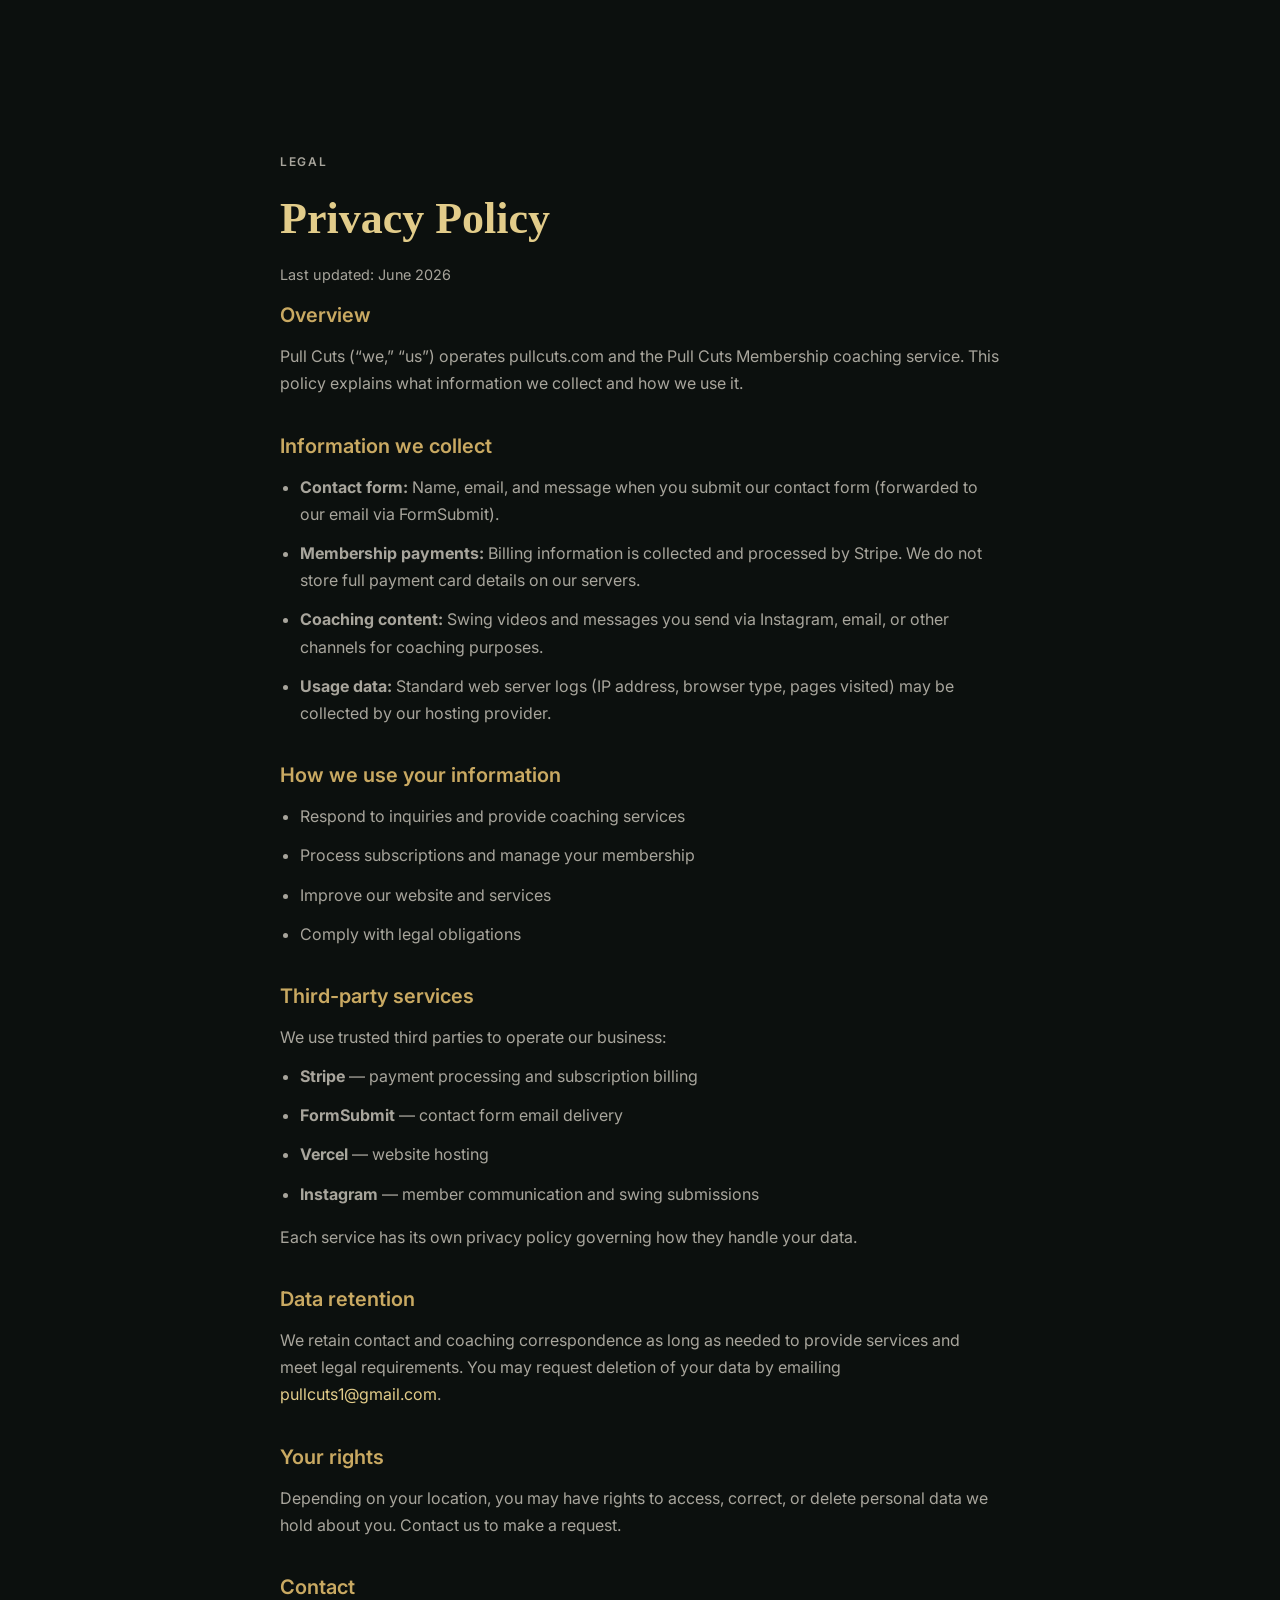
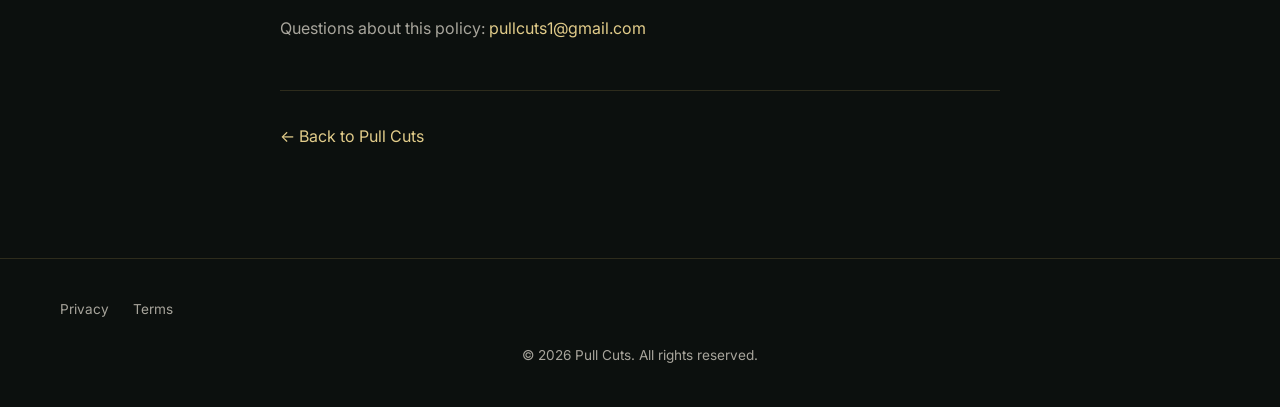
==== commit c3b4fb4b: "Restore original premium forest-green design before audit overhaul Co-authored-by: Cursor <cursorage" ====
--- a/privacy.html
+++ b/privacy.html
@@ -12,7 +12,6 @@
   <link rel="stylesheet" href="styles.css" />
 </head>
 <body>
-  <div class="page-bg" aria-hidden="true"></div>
   <main class="legal-page">
     <div class="container legal-content">
       <p class="eyebrow">Legal</p>
@@ -75,12 +74,14 @@
     </div>
   </main>
 
-  <footer class="page-footer">
-    <nav class="footer-legal" aria-label="Legal">
-      <a href="privacy.html">Privacy</a>
-      <a href="terms.html">Terms</a>
-    </nav>
-    <p class="copyright">&copy; <span id="year"></span> Pull Cuts. All rights reserved.</p>
+  <footer class="site-footer">
+    <div class="container footer-inner">
+      <nav class="footer-legal" aria-label="Legal">
+        <a href="privacy.html">Privacy</a>
+        <a href="terms.html">Terms</a>
+      </nav>
+      <p class="copyright">&copy; <span id="year"></span> Pull Cuts. All rights reserved.</p>
+    </div>
   </footer>
 
   <script src="script.js"></script>
--- a/styles.css
+++ b/styles.css
@@ -1,19 +1,23 @@
 :root {
-  --cyan: #1eb7e8;
-  --cyan-bright: rgba(30, 183, 232, 0.93);
-  --sky: #66b1e8;
-  --tan: #b89c82;
-  --tan-light: #e6cbb3;
-  --gold: rgba(240, 218, 141, 0.77);
-  --testimonial: rgba(177, 227, 172, 0.86);
-  --text: rgba(255, 255, 255, 0.92);
-  --text-soft: rgba(255, 255, 255, 0.77);
-  --text-muted: rgba(255, 255, 255, 0.68);
-  --charcoal: #2b2729;
-  --btn-text: #5c4c3e;
-  --max-width: 40rem;
+  --bg-deep: #0c100e;
+  --bg-card: #141a17;
+  --bg-elevated: #1a221d;
+  --border: rgba(201, 169, 98, 0.18);
+  --border-strong: rgba(201, 169, 98, 0.35);
+  --gold: #c9a962;
+  --gold-light: #e2cc8a;
+  --green: #2d5a45;
+  --green-muted: #1e3d30;
+  --text: #f2efe8;
+  --text-muted: #a8a59c;
+  --white: #ffffff;
+  --shadow: 0 24px 64px rgba(0, 0, 0, 0.45);
+  --radius: 14px;
+  --radius-lg: 22px;
+  --font-display: "Cormorant Garamond", Georgia, serif;
   --font-body: "Inter", system-ui, sans-serif;
-  --font-display: "Instrument Sans", "Inter", system-ui, sans-serif;
+  --max-width: 1160px;
+  --header-height: 88px;
 }
 
 *,
@@ -29,7 +33,7 @@
 }
 
 [id] {
-  scroll-margin-top: 2rem;
+  scroll-margin-top: calc(var(--header-height) + 1rem);
 }
 
 @media (prefers-reduced-motion: reduce) {
@@ -50,12 +54,10 @@
 
 body {
   font-family: var(--font-body);
+  background: var(--bg-deep);
   color: var(--text);
   line-height: 1.6;
-  min-height: 100vh;
-  overflow-x: hidden;
   -webkit-font-smoothing: antialiased;
-  background: #1d1b24;
 }
 
 img {
@@ -64,187 +66,27 @@
 }
 
 a {
-  color: var(--sky);
-  text-decoration: underline;
-  text-underline-offset: 3px;
+  color: var(--gold-light);
+  text-decoration: none;
   transition: color 0.2s ease;
 }
 
 a:hover {
-  color: #fff;
-}
-
-.page-bg {
-  position: fixed;
-  inset: 0;
-  z-index: 0;
-  background:
-    linear-gradient(360deg, rgba(35, 33, 41, 0.92) 0%, rgba(29, 27, 36, 0.78) 100%),
-    url("assets/images/bg.png") center / cover no-repeat;
-  pointer-events: none;
-}
-
-.site-main {
-  position: relative;
-  z-index: 1;
-  display: flex;
-  justify-content: center;
-  padding: 3.5rem 1.5rem 5rem;
-}
-
-.inner {
-  width: min(100%, var(--max-width));
-}
-
-.block {
-  margin-top: 2.25rem;
-}
-
-.block:first-of-type {
-  margin-top: 0;
-}
-
-.page-header {
-  display: flex;
-  flex-direction: column;
-  align-items: center;
-  gap: 2.25rem;
-  margin-bottom: 2.25rem;
-}
-
-.logo img {
-  height: clamp(4.5rem, 14vw, 5.5rem);
-  width: auto;
+  color: var(--white);
+}
+
+.container {
+  width: min(100% - 2.5rem, var(--max-width));
   margin-inline: auto;
 }
 
-.divider {
-  border: 0;
-  border-top: 1px dashed rgba(255, 255, 255, 0.17);
-  margin: 2.5rem 0;
-}
-
-/* Typography */
-
-.display-title {
-  font-family: var(--font-body);
-  font-size: clamp(2.25rem, 7vw, 3rem);
-  font-weight: 600;
-  line-height: 1.15;
-  letter-spacing: -0.02em;
-  text-align: center;
-  color: var(--cyan-bright);
-  margin-bottom: 2rem;
-}
-
-.lead-upper,
-.benefits-list li {
-  font-family: var(--font-display);
-  font-size: clamp(1rem, 2.8vw, 1.375rem);
-  font-weight: 700;
-  line-height: 1.35;
+.eyebrow {
+  font-size: 0.75rem;
+  font-weight: 600;
   letter-spacing: 0.14em;
-  text-transform: uppercase;
-  color: rgba(255, 255, 255, 0.86);
-}
-
-.lead-upper {
-  text-align: center;
-  margin-bottom: 1.5rem;
-}
-
-.benefits-list {
-  list-style: none;
-  margin-bottom: 2.75rem;
-}
-
-.benefits-list li {
-  margin-bottom: 0.5rem;
-}
-
-.benefits-list li::before {
-  content: "- ";
-}
-
-.philosophy-title,
-.section-title {
-  font-family: var(--font-body);
-  font-size: clamp(1.65rem, 4.5vw, 2.125rem);
-  font-weight: 400;
-  line-height: 1.35;
-  text-align: center;
-  color: var(--sky);
-}
-
-.section-title {
-  margin-bottom: 1.25rem;
-}
-
-.body-text {
-  font-size: 1.125rem;
-  line-height: 1.75;
-  font-weight: 500;
-  color: var(--text-soft);
-  margin-bottom: 2rem;
-}
-
-/* Testimonials */
-
-.testimonial-stack {
-  display: flex;
-  flex-direction: column;
-  gap: 2rem;
-}
-
-.testimonial-text {
-  font-family: var(--font-display);
-  font-size: clamp(0.95rem, 2.5vw, 1.125rem);
-  font-weight: 700;
-  line-height: 1.35;
-  letter-spacing: 0.12em;
-  text-transform: uppercase;
-  color: var(--testimonial);
-}
-
-/* Pricing */
-
-.tier {
-  text-align: left;
-  margin-bottom: 2.75rem;
-}
-
-.tier-label {
-  font-family: var(--font-display);
-  font-size: 1.125rem;
-  font-weight: 700;
-  letter-spacing: 0.12em;
   text-transform: uppercase;
   color: var(--gold);
   margin-bottom: 0.75rem;
-}
-
-.tier-copy {
-  font-size: 1.125rem;
-  line-height: 1.75;
-  font-weight: 500;
-  color: var(--text-soft);
-  margin-bottom: 2rem;
-}
-
-.tier-copy-gold {
-  color: var(--gold);
-  font-weight: 700;
-}
-
-.tier-price {
-  font-size: 1.25rem;
-}
-
-/* Buttons */
-
-.cta-row {
-  display: flex;
-  justify-content: center;
 }
 
 .btn {
@@ -252,97 +94,454 @@
   align-items: center;
   justify-content: center;
   gap: 0.5rem;
-  border-radius: 1.75rem;
+  padding: 0.9rem 1.75rem;
+  border-radius: 999px;
   font-family: var(--font-body);
-  font-weight: 900;
-  letter-spacing: 0.05em;
-  text-transform: uppercase;
-  text-decoration: none;
-  border: 2px solid transparent;
+  font-size: 0.9rem;
+  font-weight: 600;
+  letter-spacing: 0.02em;
+  border: 1px solid transparent;
   cursor: pointer;
-  transition: transform 0.25s ease, background 0.25s ease, border-color 0.25s ease;
+  transition: transform 0.2s ease, background 0.2s ease, border-color 0.2s ease, box-shadow 0.2s ease;
 }
 
 .btn:hover {
-  transform: scale(0.975);
-  color: var(--btn-text);
+  transform: translateY(-1px);
 }
 
 .btn-primary {
-  background: linear-gradient(215deg, var(--tan-light) 0%, #65adf0 100%);
-  color: var(--btn-text);
-  box-shadow: 0 12px 40px rgba(101, 173, 240, 0.22);
-}
-
-.btn-lg {
-  min-width: 14rem;
-  min-height: 4.25rem;
-  padding: 0 2rem;
-  font-size: 1rem;
+  background: linear-gradient(135deg, var(--gold) 0%, #b8944f 100%);
+  color: var(--bg-deep);
+  box-shadow: 0 8px 28px rgba(201, 169, 98, 0.28);
+}
+
+.btn-primary:hover {
+  color: var(--bg-deep);
+  box-shadow: 0 12px 36px rgba(201, 169, 98, 0.38);
+}
+
+.btn-ghost {
+  background: transparent;
+  color: var(--text);
+  border-color: var(--border-strong);
+}
+
+.btn-ghost:hover {
+  background: rgba(255, 255, 255, 0.04);
+  color: var(--white);
+}
+
+.btn-sm {
+  padding: 0.65rem 1.25rem;
+  font-size: 0.85rem;
 }
 
 .btn-block {
   width: 100%;
 }
 
-.btn-outline {
-  background: transparent;
-  color: #fff;
-  border-color: rgba(255, 255, 255, 0.17);
-  font-weight: 400;
+.site-header {
+  position: fixed;
+  top: 0;
+  left: 0;
+  right: 0;
+  z-index: 100;
+  height: var(--header-height);
+  background: rgba(12, 16, 14, 0.88);
+  backdrop-filter: blur(16px);
+  border-bottom: 1px solid var(--border);
+}
+
+.header-inner {
+  display: flex;
+  align-items: center;
+  justify-content: space-between;
+  height: 100%;
+  gap: 1.5rem;
+}
+
+.logo {
+  display: flex;
+  align-items: center;
+  flex-shrink: 0;
+}
+
+.logo img {
+  height: 48px;
+  width: auto;
+}
+
+.nav {
+  display: flex;
+  gap: 2rem;
+}
+
+.nav a {
+  color: var(--text-muted);
+  font-size: 0.875rem;
+  font-weight: 500;
+}
+
+.nav a:hover {
+  color: var(--text);
+}
+
+.menu-toggle {
+  display: none;
+  flex-direction: column;
+  gap: 6px;
+  background: none;
+  border: none;
+  cursor: pointer;
+  padding: 4px;
+}
+
+.menu-toggle span {
+  display: block;
+  width: 22px;
+  height: 2px;
+  background: var(--text);
+  border-radius: 2px;
+  transition: transform 0.2s ease, opacity 0.2s ease;
+}
+
+.hero {
+  position: relative;
+  min-height: 100vh;
+  display: flex;
+  align-items: center;
+  padding: calc(var(--header-height) + 4rem) 0 5rem;
+  overflow: hidden;
+}
+
+.hero-bg {
+  position: absolute;
+  inset: 0;
+  background:
+    radial-gradient(ellipse 80% 60% at 70% 20%, rgba(45, 90, 69, 0.45) 0%, transparent 60%),
+    radial-gradient(ellipse 50% 40% at 10% 80%, rgba(201, 169, 98, 0.18) 0%, transparent 50%),
+    linear-gradient(180deg, var(--bg-deep) 0%, #0f1512 50%, var(--bg-deep) 100%);
+}
+
+.hero-bg::after {
+  content: "";
+  position: absolute;
+  inset: 0;
+  background-image: url("data:image/svg+xml,%3Csvg viewBox='0 0 256 256' xmlns='http://www.w3.org/2000/svg'%3E%3Cfilter id='n'%3E%3CfeTurbulence type='fractalNoise' baseFrequency='0.85' numOctaves='4' stitchTiles='stitch'/%3E%3C/filter%3E%3Crect width='100%25' height='100%25' filter='url(%23n)' opacity='0.04'/%3E%3C/svg%3E");
+  opacity: 0.5;
+  pointer-events: none;
+}
+
+.hero-content {
+  position: relative;
+  max-width: 760px;
+  margin-inline: auto;
+  text-align: center;
+}
+
+.hero-logo {
+  display: flex;
+  justify-content: center;
+  margin-bottom: 2rem;
+}
+
+.hero-logo img {
+  height: clamp(64px, 12vw, 88px);
+  width: auto;
+}
+
+.hero h1 {
+  font-family: var(--font-display);
+  font-size: clamp(2.5rem, 6vw, 4rem);
+  font-weight: 600;
+  line-height: 1.08;
+  letter-spacing: -0.01em;
+  color: var(--gold-light);
+  margin-bottom: 1.25rem;
+}
+
+.hero-subtitle {
+  font-size: 0.95rem;
+  font-weight: 600;
   letter-spacing: 0.12em;
-  font-size: 0.875rem;
-  min-height: 3rem;
-  padding: 0 1.5rem;
+  text-transform: uppercase;
+  color: var(--text);
+  margin-bottom: 2rem;
+}
+
+.hero-benefits {
+  list-style: none;
+  margin-bottom: 2.5rem;
+  display: inline-block;
+  text-align: left;
+}
+
+.hero-benefits li {
+  position: relative;
+  padding-left: 1.75rem;
+  margin-bottom: 0.85rem;
+  font-size: 1rem;
+  color: var(--text-muted);
+}
+
+.hero-benefits li::before {
+  content: "";
+  position: absolute;
+  left: 0;
+  top: 0.55em;
+  width: 8px;
+  height: 8px;
+  border-radius: 50%;
+  background: var(--gold);
+  box-shadow: 0 0 12px rgba(201, 169, 98, 0.5);
+}
+
+.hero-actions {
+  display: flex;
+  flex-wrap: wrap;
+  gap: 1rem;
+  justify-content: center;
+}
+
+.section-header {
+  text-align: center;
+  margin-bottom: 3.5rem;
+}
+
+.section-header h2 {
+  font-family: var(--font-display);
+  font-size: clamp(2rem, 4vw, 2.75rem);
+  font-weight: 600;
+}
+
+.testimonials {
+  padding: 6rem 0;
+  background: var(--bg-card);
+  border-block: 1px solid var(--border);
+}
+
+.testimonial-grid {
+  display: grid;
+  grid-template-columns: 1.4fr 1fr 1fr;
+  gap: 1.5rem;
+  align-items: start;
+}
+
+.testimonial-card {
+  background: var(--bg-elevated);
+  border: 1px solid var(--border);
+  border-radius: var(--radius-lg);
+  padding: 2rem;
+  height: 100%;
+}
+
+.testimonial-card.featured {
+  border-color: var(--border-strong);
+  background: linear-gradient(160deg, rgba(45, 90, 69, 0.25) 0%, var(--bg-elevated) 50%);
+  box-shadow: 0 0 48px rgba(45, 90, 69, 0.15);
+}
+
+.testimonial-card .quote {
+  font-size: 0.975rem;
+  line-height: 1.7;
+  color: var(--text-muted);
+  margin-bottom: 1.5rem;
+}
+
+.testimonial-card.featured .quote {
+  font-size: 1rem;
+  color: var(--text);
+}
+
+.testimonial-card cite {
+  font-style: normal;
+  font-weight: 600;
+  color: var(--text);
+  display: block;
+}
+
+.testimonial-card .role {
+  display: block;
+  font-size: 0.8rem;
+  color: var(--gold);
+  margin-top: 0.25rem;
+  font-weight: 500;
+}
+
+.philosophy {
+  padding: 5rem 0;
+}
+
+.philosophy-inner {
+  text-align: center;
+  max-width: 800px;
+  margin-inline: auto;
+}
+
+.philosophy-quote {
+  font-family: var(--font-display);
+  font-size: clamp(1.75rem, 3.5vw, 2.5rem);
+  font-weight: 500;
+  font-style: italic;
+  line-height: 1.35;
+  color: var(--gold-light);
+}
+
+.pricing {
+  padding: 6rem 0;
+  background: var(--bg-card);
+  border-top: 1px solid var(--border);
+}
+
+.pricing-grid {
+  display: grid;
+  grid-template-columns: repeat(2, 1fr);
+  gap: 2rem;
+  align-items: start;
+}
+
+.pricing-card {
+  position: relative;
+  background: var(--bg-elevated);
+  border: 1px solid var(--border);
+  border-radius: var(--radius-lg);
+  padding: 2.5rem;
+  box-shadow: var(--shadow);
+}
+
+.pricing-card.featured {
+  border-color: var(--border-strong);
+  background: linear-gradient(180deg, rgba(45, 90, 69, 0.18) 0%, var(--bg-elevated) 40%);
+}
+
+.pricing-card .badge {
+  position: absolute;
+  top: -12px;
+  left: 50%;
+  transform: translateX(-50%);
+  background: var(--green);
+  color: var(--white);
+  font-size: 0.7rem;
+  font-weight: 600;
+  letter-spacing: 0.08em;
+  text-transform: uppercase;
+  padding: 0.4rem 1rem;
   border-radius: 999px;
-}
-
-.btn-outline:hover {
-  border-color: #fff;
-  color: #fff;
-}
-
-.btn-shop {
-  align-self: center;
-}
-
-.btn-manage {
-  margin-top: 2rem;
-}
-
-/* FAQ */
-
-.faq-block {
-  opacity: 0.9;
-}
-
-.faq-item {
-  border-top: 1px dashed rgba(255, 255, 255, 0.12);
-  padding: 1rem 0;
-}
-
-.faq-item summary {
-  cursor: pointer;
-  font-weight: 600;
-  color: var(--text-soft);
+  white-space: nowrap;
+}
+
+.pricing-header {
+  margin-bottom: 2rem;
+  padding-bottom: 2rem;
+  border-bottom: 1px solid var(--border);
+}
+
+.pricing-header h3 {
+  font-family: var(--font-display);
+  font-size: 1.75rem;
+  font-weight: 600;
+  margin-bottom: 1rem;
+}
+
+.price {
+  display: flex;
+  align-items: baseline;
+  gap: 0.25rem;
+}
+
+.price .amount {
+  font-family: var(--font-display);
+  font-size: 3rem;
+  font-weight: 700;
+  color: var(--gold-light);
+  line-height: 1;
+}
+
+.price .period {
+  font-size: 1rem;
+  color: var(--text-muted);
+}
+
+.slots {
+  margin-top: 0.75rem;
+  font-size: 0.85rem;
+  color: var(--gold);
+  font-weight: 500;
+}
+
+.pricing-features {
   list-style: none;
-}
-
-.faq-item summary::-webkit-details-marker {
-  display: none;
-}
-
-.faq-item p {
-  margin-top: 0.75rem;
-  color: var(--text-muted);
-  font-size: 0.95rem;
-  line-height: 1.6;
-}
-
-/* Form */
+  margin-bottom: 2rem;
+}
+
+.pricing-features li {
+  position: relative;
+  padding-left: 1.5rem;
+  margin-bottom: 0.85rem;
+  font-size: 0.925rem;
+  color: var(--text-muted);
+  line-height: 1.55;
+}
+
+.pricing-features li::before {
+  content: "✓";
+  position: absolute;
+  left: 0;
+  color: var(--gold);
+  font-weight: 700;
+  font-size: 0.85rem;
+}
+
+.contact {
+  padding: 6rem 0;
+}
+
+.contact-grid {
+  display: grid;
+  grid-template-columns: 1fr 1fr;
+  gap: 4rem;
+  align-items: start;
+}
+
+.contact-info h2 {
+  font-family: var(--font-display);
+  font-size: clamp(2rem, 3.5vw, 2.5rem);
+  font-weight: 600;
+  margin-bottom: 1.25rem;
+}
+
+.contact-desc {
+  color: var(--text-muted);
+  margin-bottom: 2rem;
+  line-height: 1.7;
+}
+
+.contact-desc a {
+  color: var(--gold-light);
+  text-decoration: underline;
+  text-underline-offset: 3px;
+}
+
+.manage-link {
+  display: inline-flex;
+  align-items: center;
+  font-weight: 600;
+  font-size: 0.9rem;
+  color: var(--text);
+  border-bottom: 1px solid var(--border-strong);
+  padding-bottom: 2px;
+}
+
+.manage-link:hover {
+  color: var(--gold-light);
+  border-color: var(--gold);
+}
 
 .contact-form {
-  margin-top: 1rem;
+  background: var(--bg-card);
+  border: 1px solid var(--border);
+  border-radius: var(--radius-lg);
+  padding: 2rem;
 }
 
 .form-group {
@@ -351,39 +550,37 @@
 
 .form-group label {
   display: block;
-  font-size: 0.875rem;
-  font-weight: 400;
-  letter-spacing: 0.12em;
+  font-size: 0.8rem;
+  font-weight: 600;
+  letter-spacing: 0.04em;
   text-transform: uppercase;
-  color: #fff;
+  color: var(--text-muted);
   margin-bottom: 0.5rem;
 }
 
 .form-group input,
 .form-group textarea {
   width: 100%;
-  padding: 0.9rem 1.1rem;
-  background: transparent;
-  border: 2px solid rgba(255, 255, 255, 0.17);
-  border-radius: 1.5rem;
-  color: var(--text-soft);
+  padding: 0.85rem 1rem;
+  background: var(--bg-elevated);
+  border: 1px solid var(--border);
+  border-radius: var(--radius);
+  color: var(--text);
   font-family: var(--font-body);
-  font-size: 1rem;
-  font-weight: 300;
+  font-size: 0.95rem;
   transition: border-color 0.2s ease, box-shadow 0.2s ease;
 }
 
 .form-group input:focus,
 .form-group textarea:focus {
   outline: none;
-  border-color: #fff;
-  box-shadow: 0 0 0 1px #fff;
+  border-color: var(--gold);
+  box-shadow: 0 0 0 3px rgba(201, 169, 98, 0.15);
 }
 
 .form-group textarea {
   resize: vertical;
-  min-height: 10rem;
-  line-height: 1.75;
+  min-height: 120px;
 }
 
 .form-status {
@@ -409,64 +606,46 @@
   overflow: hidden;
 }
 
-/* Social + footer */
-
-.social-row {
-  list-style: none;
-  display: flex;
-  justify-content: center;
+.site-footer {
+  padding: 2.5rem 0;
+  border-top: 1px solid var(--border);
+  background: var(--bg-deep);
+}
+
+.footer-inner {
+  display: flex;
+  align-items: center;
+  justify-content: space-between;
   gap: 1rem;
-  margin-top: 2.5rem;
-}
-
-.social-row a {
-  display: inline-flex;
-  align-items: center;
-  justify-content: center;
-  width: 2.5rem;
-  height: 2.5rem;
-  border: 2px solid rgba(255, 255, 255, 0.17);
-  border-radius: 50%;
-  color: #fff;
-  text-decoration: none;
-  transition: transform 0.25s ease, border-color 0.25s ease;
-}
-
-.social-row a:hover {
-  transform: scale(0.94);
-  border-color: #fff;
-  color: #fff;
-}
-
-.page-footer {
-  text-align: center;
+  flex-wrap: wrap;
+}
+
+.footer-brand img {
+  height: 40px;
+  width: auto;
+  opacity: 0.9;
 }
 
 .footer-legal {
   display: flex;
-  justify-content: center;
   gap: 1.5rem;
-  margin-bottom: 1rem;
 }
 
 .footer-legal a {
   font-size: 0.85rem;
   color: var(--text-muted);
-  text-decoration: none;
 }
 
 .copyright {
-  font-size: 0.9rem;
-  font-weight: 300;
-  color: var(--text-muted);
-}
-
-/* Legal pages */
+  font-size: 0.85rem;
+  color: var(--text-muted);
+  width: 100%;
+  text-align: center;
+  margin-top: 0.5rem;
+}
 
 .legal-page {
-  position: relative;
-  z-index: 1;
-  padding: 5rem 1.5rem 6rem;
+  padding: calc(var(--header-height) + 4rem) 0 6rem;
 }
 
 .legal-content {
@@ -475,10 +654,11 @@
 }
 
 .legal-content h1 {
+  font-family: var(--font-display);
   font-size: clamp(2rem, 4vw, 2.75rem);
   font-weight: 600;
   margin-bottom: 0.5rem;
-  color: var(--cyan-bright);
+  color: var(--gold-light);
 }
 
 .legal-updated {
@@ -495,7 +675,7 @@
   font-size: 1.25rem;
   font-weight: 600;
   margin-bottom: 0.75rem;
-  color: var(--sky);
+  color: var(--gold);
 }
 
 .legal-content p,
@@ -513,25 +693,59 @@
 .legal-back {
   margin-top: 3rem;
   padding-top: 2rem;
-  border-top: 1px dashed rgba(255, 255, 255, 0.17);
-}
-
-.eyebrow {
-  font-size: 0.75rem;
-  font-weight: 600;
-  letter-spacing: 0.14em;
-  text-transform: uppercase;
-  color: var(--cyan);
-  margin-bottom: 0.75rem;
-}
-
-@media (max-width: 736px) {
-  .site-main {
-    padding-top: 2.5rem;
-  }
-
-  .btn-lg {
-    width: 100%;
-    max-width: 16rem;
-  }
-}
+  border-top: 1px solid var(--border);
+}
+
+@media (max-width: 900px) {
+  .testimonial-grid,
+  .pricing-grid,
+  .contact-grid {
+    grid-template-columns: 1fr;
+    gap: 2.5rem;
+  }
+}
+
+@media (max-width: 768px) {
+  .nav {
+    display: none;
+    position: absolute;
+    top: var(--header-height);
+    left: 0;
+    right: 0;
+    flex-direction: column;
+    gap: 0;
+    background: rgba(12, 16, 14, 0.97);
+    border-bottom: 1px solid var(--border);
+    padding: 1rem 0;
+  }
+
+  .nav.open {
+    display: flex;
+  }
+
+  .nav a {
+    padding: 0.85rem 1.25rem;
+    border-bottom: 1px solid var(--border);
+  }
+
+  .header-cta {
+    display: none;
+  }
+
+  .menu-toggle {
+    display: flex;
+  }
+
+  .menu-toggle[aria-expanded="true"] span:first-child {
+    transform: translateY(4px) rotate(45deg);
+  }
+
+  .menu-toggle[aria-expanded="true"] span:last-child {
+    transform: translateY(-4px) rotate(-45deg);
+  }
+
+  .footer-inner {
+    flex-direction: column;
+    text-align: center;
+  }
+}
